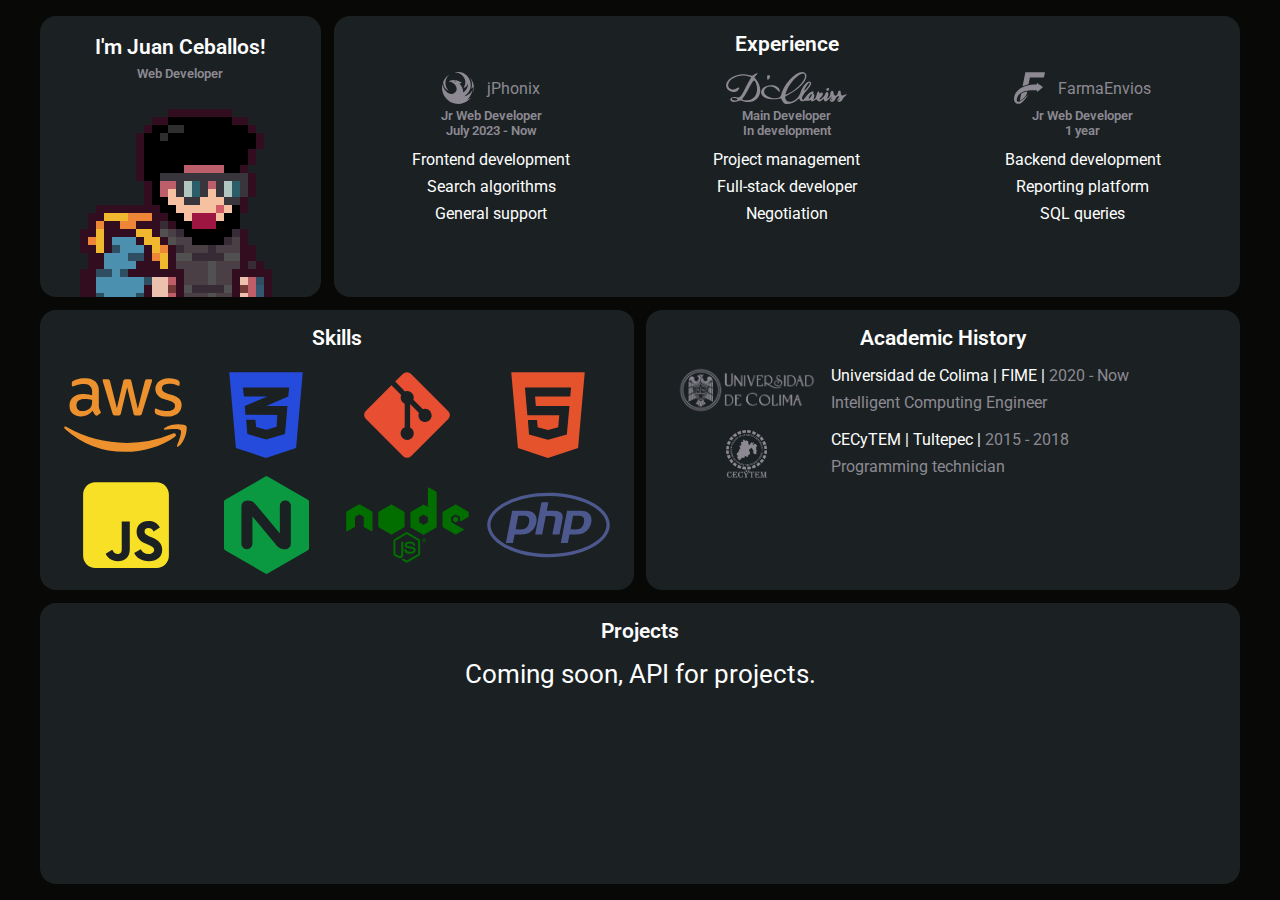
==== index.html @ cf48dbd6 "hotfix: change logos, add visit label n API msj" ====
<!DOCTYPE html>
<html lang="en">

<head>
  <meta charset="UTF-8">
  <meta name="viewport" content="width=device-width, initial-scale=1.0">
  <title>JuankiCR | Portfolio</title>
  <link rel="stylesheet" href="./style.css">
</head>

<body>
  <main id="mainWrapper">
    <section id="topSection">
      <article id="dev_area" class="grid_area">
        <h1 id="dev_title" class="article_title">I'm Juan Ceballos!</h1>
        <div class="job_position">Web Developer</div>
        <div class="dev_picture"></div>
        <div class="dev_who_im">
          <h2 class="dev_who_im_title">Who I'm?</h2>
          <p class="dev_who_im_text">
            With over two years of hands-on experience in dynamic work environments, I've been dedicated to the ongoing
            pursuit of excellence in crafting optimal web solutions.
          </p>
          <div id="socialWrapper">
            <div id="socialGithub" class="social_item" onclick="goto('https://github.com/JuankiCR')"></div>
            <div id="socialLinkedin" class="social_item"
              onclick="goto('https://www.linkedin.com/in/juan-carlos-ceballos-264538224/')"></div>
            <div id="socialHackerrank" class="social_item"
              onclick="goto('https://www.hackerrank.com/profile/JuankiCR')"></div>
          </div>
        </div>
      </article>
      <article id="experience_area" class="grid_area flex-fill">
        <h3 class="article_title">Experience</h3>
        <div id="jobsWrapper">
          <div id="jPhonix" class="job_card">
            <div class="job_header" onclick="goto('https://www.agmjuridicosphonix.com/')">
              <div class="job_ico"></div>
              <div class="job_title">jPhonix</div>
              <!-- Etiqueta que sigue el cursor -->
              <div class="visit_label">Visit</div>
            </div>
            <div class="job_position">Jr
              Web Developer
              <div class="job_time">July 2023 - Now</div>
            </div>
            <div class="job_highlights">
              <ul>
                <li class="highlight_item">Frontend development</li>
                <li class="highlight_item">Search algorithms</li>
                <li class="highlight_item">General support</li>
              </ul>
            </div>
          </div>

          <div id="DClariss" class="job_card">
            <div class="job_header" onclick="goto('https://dclariss.com/')">
              <div class="job_ico"></div>
              <!-- Etiqueta que sigue el cursor -->
              <div class="visit_label">Visit</div>
            </div>
            <div class="job_position">
              Main Developer
              <div class="job_time">In development</div>
            </div>
            <div class="job_highlights">
              <ul>
                <li class="highlight_item">Project management</li>
                <li class="highlight_item">Full-stack developer</li>
                <li class="highlight_item">Negotiation</li>
              </ul>
            </div>
          </div>

          <div id="FarmaEnvios" class="job_card">
            <div class="job_header" onclick="goto('https://farmaenvios.com/')">
              <div class="job_ico"></div>
              <div class="job_title">FarmaEnvios</div>
              <!-- Etiqueta que sigue el cursor -->
              <div class="visit_label">Visit</div>
            </div>
            <div class="job_position">Jr
              Web Developer
              <div class="job_time">1 year</div>
            </div>
            <div class="job_highlights">
              <ul>
                <li class="highlight_item">Backend development</li>
                <li class="highlight_item">Reporting platform</li>
                <li class="highlight_item">SQL queries</li>
              </ul>
            </div>
          </div>
      </article>
    </section>
    <section id="midSection">
      <article id="skills_area" class="grid_area flex-fill">
        <h3 class="article_title">Skills</h3>
        <div id="expositorWrapper">
        </div>
      </article>
      <article id="education_area" class="grid_area flex-fill">
        <h3 class="article_title">Academic History</h3>
        <div id="schoolWrapper">
          <div id="UniversidadColima" class="school_item">
            <div class="school_ico"></div>
            <div class="school_group">
              <div class="school_name">Universidad de Colima | FIME |<span class="school_period"> 2020 - Now </span>
              </div>
              <div class="school_title">Intelligent Computing Engineer</div>
            </div>
          </div>
          <div id="CECyTEM" class="school_item">
            <div class="school_ico"></div>
            <div class="school_group">
              <div class="school_name">CECyTEM | Tultepec |<span class="school_period"> 2015 - 2018 </span></div>
              <div class="school_title">Programming technician</div>
            </div>
          </div>
        </div>
      </article>
    </section>
    <section id="bottomSection">
      <article id="projects_area" class="grid_area flex-fill">
        <div class="card_title">
          <h3 class="article_title">Projects</h3>
          <p style="text-align: center; font-size: 1.6rem;">Coming soon, API for projects.</p>
        </div>
      </article>
    </section>
  </main>
  <script src="./script.js"></script>
  <script>
    // Window onload
    window.onload = () => {
      loadSkills();
    }
  </script>
</body>

</html>
---- style.css ----
@import url('https://fonts.googleapis.com/css2?family=Roboto:wght@100;300;400;500;700;900&display=swap');

:root {
  --bg-color: #080807;
  --bg-cards: #1b2123;
  --blob-color-1: #fed43f;
  --blob-color-2: #920cf8;

  --txt-light-primary: #fefefe;
  --txt-light-secundary: #8c8992;

  --jphonix-color: #fb652c;
  --farmaenvios-color: #1747bf;
  --dclariss-color: #f6a189;
  --github-color: #fefefe;
  --linkedin-color: #0a66c2;
  --hackerranck-color: #32c766;
  --cecytem-color: #00866b;
  --ucol-color: #837e2f;

  --skill-emphasis: #211509;
}

* {
  margin: 0;
  padding: 0;
  box-sizing: border-box;
  font-family: 'Roboto', sans-serif;
  -webkit-user-select: none;
  -moz-user-select: none;
  -ms-user-select: none;
  user-select: none;
}

html {
  overflow: hidden;
  height: 100vh;
  width: 100vw;
}

body {
  background-color: var(--bg-color);
  color: var(--txt-light-primary);
  height: 100%;
  padding: 1rem 1rem 0px 1rem;
  width: 100%;
}

/* ############################## Layout ############################## */
#mainWrapper {
  display: flex;
  flex-direction: column;
  gap: .8rem;
  height: 100%;
  margin: auto;
  max-width: 1200px;
  overflow-y: auto;
  width: 100%;
}

#topSection,
#midSection,
#bottomSection {
  display: flex;
  flex: 1;
  flex-basis: calc(100% / 3);
  gap: .8rem;
  min-height: 200px;
  transition: flex-basis .3s ease;
}

#bottomSection {
  margin-bottom: 1rem;
}

#dev_area {
  aspect-ratio: 1;
}

.flex-fill {
  flex: 1;
}

.grid_area {
  transition: scale .2s ease-in-out;
  background-color: var(--bg-cards);
  border-radius: 16px;
  padding: 16px;
}

.article_title {
  font-size: 1.3rem;
  font-weight: 600;
  margin-bottom: 1rem;
  text-align: center;
}

/* ############################## Dev ############################## */
#dev_title {
  margin: .2rem;
}

#dev_area {
  overflow: hidden;
}

#dev_area .dev_picture {
  transition: opacity .3s ease, height .3s ease;
  background-image: url(./public/media/me/juanki.gif);
  background-size: cover;
  background-position: top;
  background-repeat: no-repeat;
  opacity: 1;
  height: 240px;
  width: 240px;
}

#dev_area:hover .dev_picture {
  opacity: 0;
  height: 0px;
}

#dev_area .dev_who_im {
  transition: opacity .3s ease,
    height .3s ease;
  height: 0px;
  opacity: 0;
  overflow: hidden;
}

#dev_area .dev_who_im {
  height: 80%;
  opacity: 1;
}

.dev_who_im {
  padding-top: 1rem;
}

.dev_who_im_title {
  font-size: 1.2rem;
  margin-bottom: .5rem;
}

.dev_who_im_text {
  color: var(--txt-light-secundary);
  margin-bottom: 1.5rem;
}

#socialWrapper {
  display: flex;
  justify-content: space-around;
}

.social_item {
  transition: background-color .3s ease;
  cursor: pointer;
  height: 32px;
  width: 32px;
  background-color: var(--txt-light-secundary);
}

#socialWrapper #socialGithub {
  mask: url(./public/media/social/github.svg) center/contain no-repeat;
}

#socialWrapper #socialLinkedin {
  mask: url(./public/media/social/linkedin.svg) center/contain no-repeat;
}

#socialWrapper #socialHackerrank {
  mask: url(./public/media/social/hackerrank.svg) center/contain no-repeat;
}

#socialGithub:hover {
  background-color: var(--github-color);
}

#socialLinkedin:hover {
  background-color: var(--linkedin-color);
}

#socialHackerrank:hover {
  background-color: var(--hackerranck-color);
}

/* ############################## Academic History ############################## */
#education_area {
  overflow-y: auto;
}

.school_ico {
  transition: background-color .3s ease;
  background-color: var(--txt-light-secundary);
  height: 48px;
  min-width: 30%;
}

#schoolWrapper #UniversidadColima .school_ico {
  mask: url(./public/media/school/udc.png) center/contain no-repeat;
}

#schoolWrapper #CECyTEM .school_ico {
  mask: url(./public/media/school/cecytem.png) center/contain no-repeat;
}

#UniversidadColima:hover .school_ico {
  background-color: var(--ucol-color);
}

#CECyTEM:hover .school_ico {
  background-color: var(--cecytem-color);
}

.school_item {
  display: flex;
  margin-bottom: 1rem;
}

.school_name {
  margin-bottom: .5rem;
}

.school_period,
.school_title {
  color: var(--txt-light-secundary);
}

/* ############################## Jobs ############################## */
#jobsWrapper {
  display: flex;
  flex-direction: row;
  gap: .8rem;
  height: 100%;
  width: 100%;
}

.job_card {
  flex: 1;
}

.job_header {
  display: flex;
  flex-direction: row;
  gap: .8rem;
  align-items: center;
  justify-content: center;
}

.job_position {
  color: var(--txt-light-secundary);
  font-size: .8rem;
  font-weight: 600;
  padding: 4px;
  text-align: center;
}

.job_ico {
  transition: background-color .3s ease;
  background-color: var(--txt-light-secundary);
  height: 32px;
  width: 32px;
}

.job_title {
  transition: color .3s ease;
  color: var(--txt-light-secundary);
}

.job_card:hover .job_title {
  color: var(--txt-light-primary);
}

#jPhonix .job_ico {
  mask: url(./public/media/jobs/jphonix.svg) center/contain no-repeat;
}

#jPhonix:hover .job_ico {
  background-color: var(--jphonix-color);
}

#FarmaEnvios .job_ico {
  mask: url(./public/media/jobs/farmaenvios.svg) center/contain no-repeat;
}

#FarmaEnvios:hover .job_ico {
  background-color: var(--farmaenvios-color);
}

#DClariss .job_ico {
  mask: url(./public/media/jobs/dclariss.svg) center/contain no-repeat;
  width: 128px;
}

#DClariss:hover .job_ico {
  background-color: var(--dclariss-color);
}

.job_highlights {
  text-align: center;
}

.job_highlights ul {
  list-style: none;
}

.job_highlights li {
  margin-top: .5rem;
}

#jPhonix .visit_label {
  background-color: var(--jphonix-color);
}

#FarmaEnvios .visit_label {
  background-color: var(--farmaenvios-color);
}

#DClariss .visit_label {
  background-color: var(--dclariss-color);
  color: var(--bg-color);
}

.visit_label {
  position: fixed;
  display: none;
  color: var(--txt-light-primary);
  padding: 5px;
  border-radius: 3px;
  pointer-events: none;
}

.job_header {
  cursor: pointer;
}

.job_header:hover .visit_label {
  display: block;
}

/* ############################## Skills ############################## */
/* Skill Colors */
.AWS {
  --skill-emphasis: #ec912d;
  mask: url(./public/media/technologies/aws.svg) center center / contain no-repeat;
}

.CSS {
  --skill-emphasis: #254bdd;
  mask: url(./public/media/technologies/css3.svg) center center / contain no-repeat;
}

.GIT {
  --skill-emphasis: #e84e31;
  mask: url(./public/media/technologies/git.svg) center center / contain no-repeat;
}

.HTML {
  --skill-emphasis: #e5532d;
  mask: url(./public/media/technologies/html5.svg) center center / contain no-repeat;
}

.JAVASCRIPT {
  --skill-emphasis: #f7e025;
  mask: url(./public/media/technologies/js.svg) center center / contain no-repeat;
}

.NGINX {
  --skill-emphasis: #0a9840;
  mask: url(./public/media/technologies/nginx.svg) center center / contain no-repeat;
}

.NODEJS {
  --skill-emphasis: #026e00;
  mask: url(./public/media/technologies/nodejs.svg) center center / contain no-repeat;
}

.PHP {
  --skill-emphasis: #4d588e;
  mask: url(./public/media/technologies/php.svg) center center / contain no-repeat;
}

#expositorWrapper {
  display: flex;
  flex-wrap: wrap;
  gap: .8rem;
  height: calc(100% - 1.5rem - 16px);
  justify-content: center;
}

.skill_card {
  background-color: var(--skill-emphasis);
  width: 128px;
}

/* Madiaquery 800px */

@media (max-width: 800px) {
  html {
    overflow-y: auto;
    scroll-behavior: smooth;
  }

  #mainWrapper {
    height: auto;
  }

  #topSection,
  #midSection {
    flex-direction: column;
    flex-basis: auto;
  }

  article {
    min-height: 295px;
  }

  #dev_area {
    height: 295px;
    width: 295px;
    margin: auto;
  }

  #expositorWrapper {
    display: flex;
    flex-wrap: wrap;
    gap: .8rem;
    height: calc(295px - 1.5rem - 16px);
    justify-content: center;
  }

}

/* ############################## scrollbar ############################## */
/* Estilo del scrollbar para WebKit (Chrome, Safari) */
::-webkit-scrollbar {
  width: 6px;
}

::-webkit-scrollbar-thumb {
  background-color: var(--bg-cards);
}

::-webkit-scrollbar-track {
  background-color: var(--bg-color);
}

/* Estilo del scrollbar para Internet Explorer y Edge */
*::-ms-scrollbar {
  width: 6px;
}

*::-ms-scrollbar-thumb {
  background-color: var(--bg-cards);
}

*::-ms-scrollbar-track {
  background-color: var(--bg-color);
}
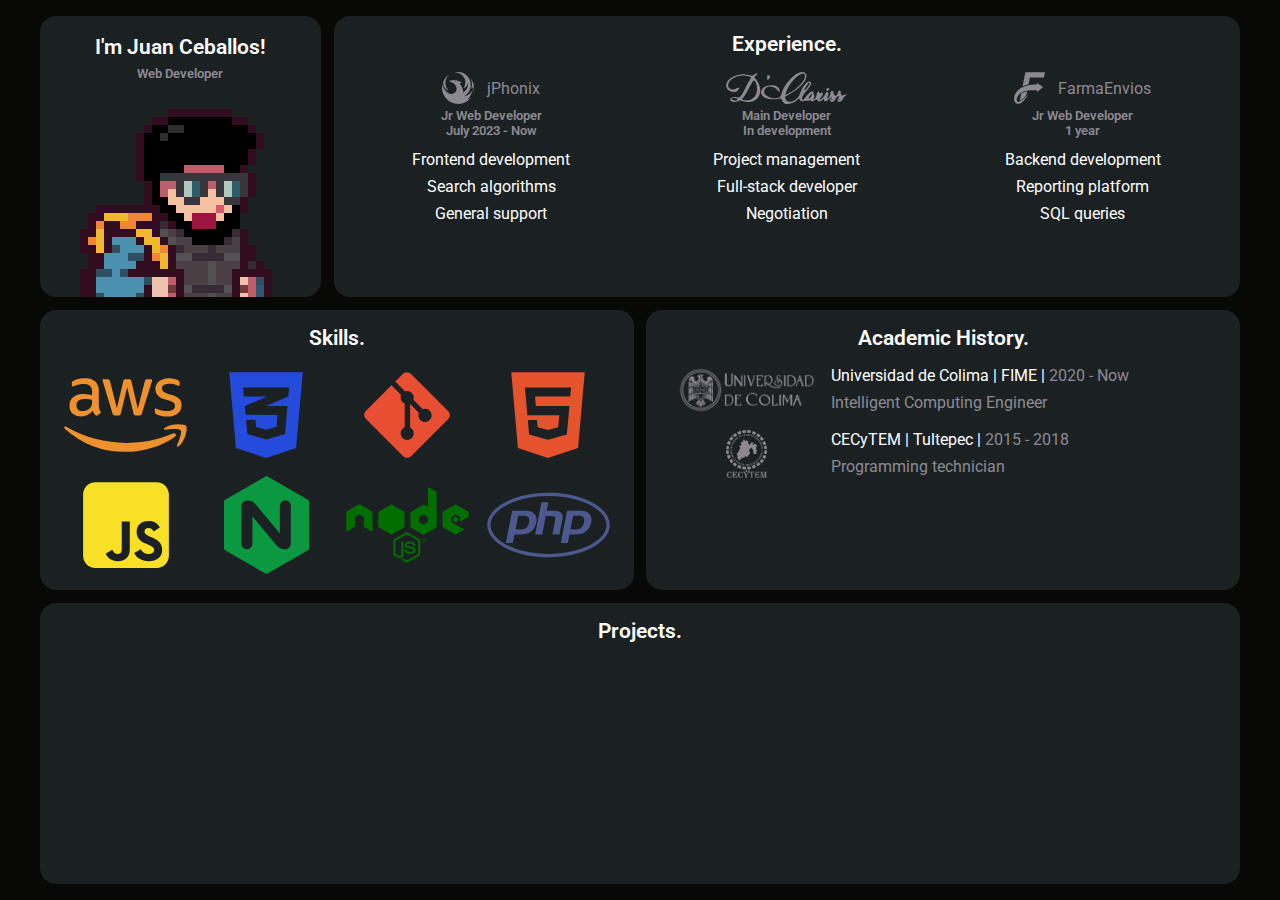
==== commit f04a0e3f: "Portolio v1.1.0: add API for projects" ====
--- a/index.html
+++ b/index.html
@@ -31,7 +31,7 @@
         </div>
       </article>
       <article id="experience_area" class="grid_area flex-fill">
-        <h3 class="article_title">Experience</h3>
+        <h3 class="article_title">Experience.</h3>
         <div id="jobsWrapper">
           <div id="jPhonix" class="job_card">
             <div class="job_header" onclick="goto('https://www.agmjuridicosphonix.com/')">
@@ -95,12 +95,12 @@
     </section>
     <section id="midSection">
       <article id="skills_area" class="grid_area flex-fill">
-        <h3 class="article_title">Skills</h3>
+        <h3 class="article_title">Skills.</h3>
         <div id="expositorWrapper">
         </div>
       </article>
       <article id="education_area" class="grid_area flex-fill">
-        <h3 class="article_title">Academic History</h3>
+        <h3 class="article_title">Academic History.</h3>
         <div id="schoolWrapper">
           <div id="UniversidadColima" class="school_item">
             <div class="school_ico"></div>
@@ -123,8 +123,9 @@
     <section id="bottomSection">
       <article id="projects_area" class="grid_area flex-fill">
         <div class="card_title">
-          <h3 class="article_title">Projects</h3>
-          <p style="text-align: center; font-size: 1.6rem;">Coming soon, API for projects.</p>
+          <h3 class="article_title">Projects.</h3>
+        </div>
+        <div id="projectsWrapper">
         </div>
       </article>
     </section>
@@ -134,6 +135,7 @@
     // Window onload
     window.onload = () => {
       loadSkills();
+      loadProjects();
     }
   </script>
 </body>
--- a/style.css
+++ b/style.css
@@ -393,8 +393,66 @@
   width: 128px;
 }
 
-/* Madiaquery 800px */
-
+/* ############################## Projects ############################## */
+#projectsWrapper {
+  display: flex;
+  height: calc(100% - 1.5rem - 16px);
+  justify-content: center;
+  gap: 1rem;
+}
+
+.project_card {
+  position: relative;
+  aspect-ratio: 16/9;
+  background-color: #696969;
+  border-radius: 16px;
+  height: 100%;
+  overflow: hidden;
+  width: auto;
+}
+
+.project_card .project_image {
+  height: 100%;
+  filter: brightness(75%);
+  width: auto;
+}
+
+.project_card .project_info {
+  transition: bottom .3s ease;
+  align-items: center;
+  backdrop-filter: blur(5px);
+  background: linear-gradient(transparent, var(--bg-cards));
+  bottom: -100%;
+  color: var(--txt-light-primary);
+  display: flex;
+  flex-direction: column;
+  height: 101%;
+  justify-content: space-between;
+  position: absolute;
+  padding: 1rem;
+  width: 100%;
+}
+
+.project_card:hover .project_info {
+  bottom: -1px;
+}
+
+.project_name {
+  margin-bottom: 1rem;
+  text-align: center;
+}
+
+.project_link {
+  color: var(--txt-light-primary);
+  cursor: pointer;
+  text-align: center;
+}
+
+.project_link:hover {
+  text-decoration: underline;
+}
+
+/* ############################## Madiaquery 800px ############################## */
 @media (max-width: 800px) {
   html {
     overflow-y: auto;
@@ -411,6 +469,11 @@
     flex-basis: auto;
   }
 
+  #bottomSection {
+    max-width: 100%;
+    overflow: hidden;
+  }
+
   article {
     min-height: 295px;
   }
@@ -419,6 +482,10 @@
     height: 295px;
     width: 295px;
     margin: auto;
+  }
+
+  #projects_area {
+    max-width: 100%;
   }
 
   #expositorWrapper {
@@ -429,6 +496,9 @@
     justify-content: center;
   }
 
+  #projectsWrapper {
+    height: calc(295px - 1.5rem - 16px);
+  }
 }
 
 /* ############################## scrollbar ############################## */
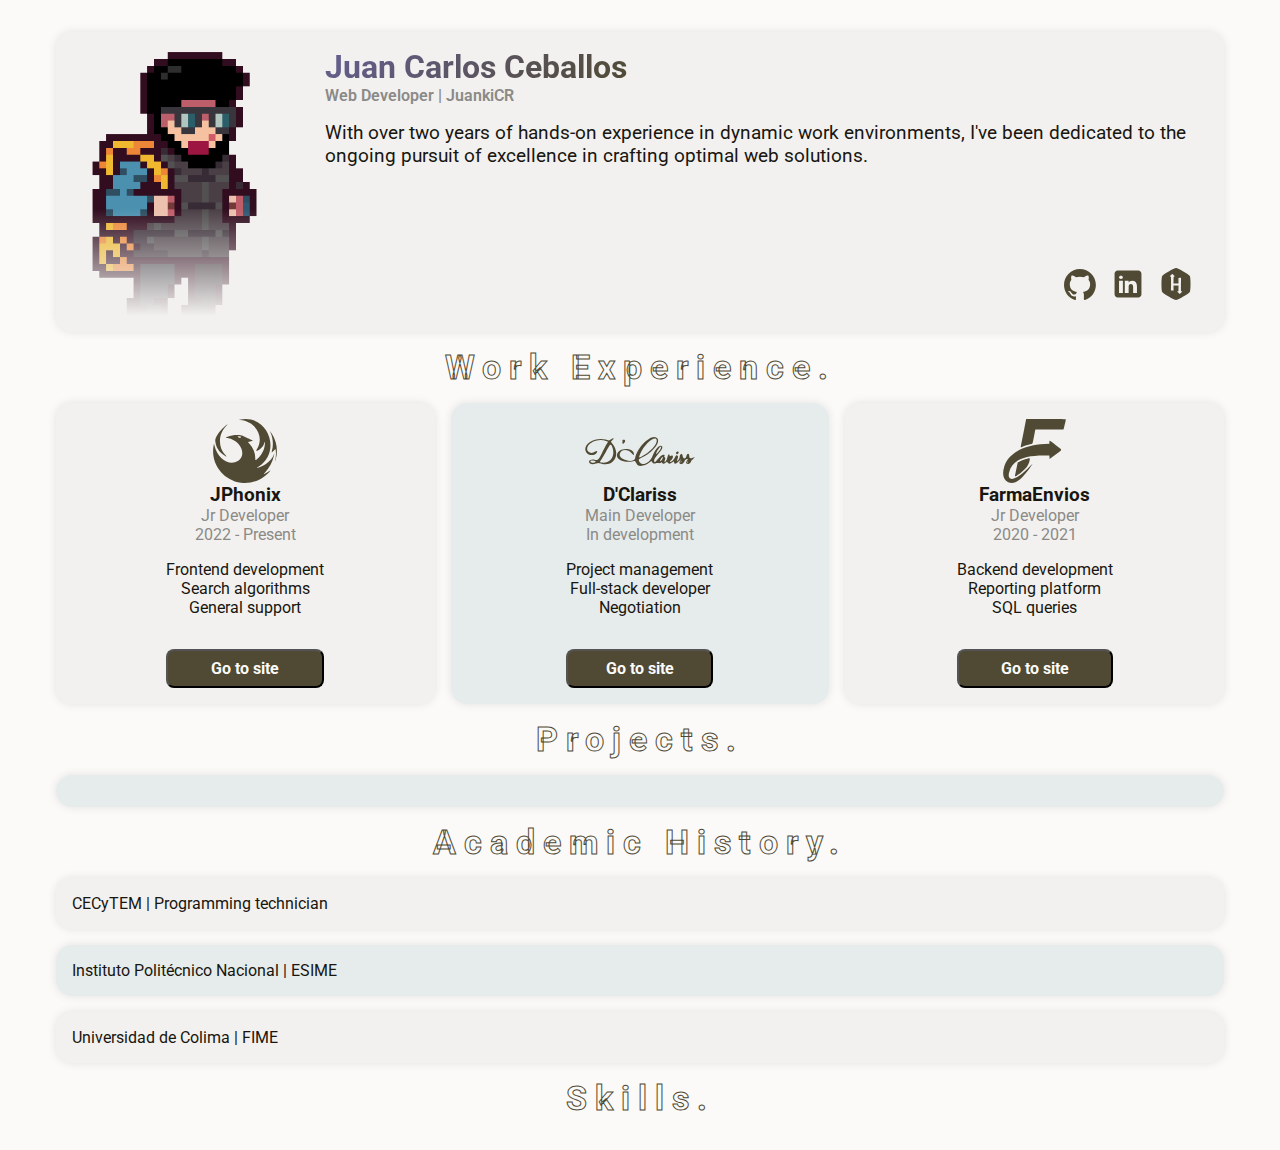
==== commit eff1ce6d: ":construction: v2.1.1 REFACTOR: Move old code to v1 folder n' new project UI" ====
--- a/index.html
+++ b/index.html
@@ -4,140 +4,110 @@
 <head>
   <meta charset="UTF-8">
   <meta name="viewport" content="width=device-width, initial-scale=1.0">
+
+  <meta property="og:title" content="JuankiCR | Portfolio">
+  <meta property="og:description"
+    content="With over two years of hands-on experience in dynamic work environments, I've been dedicated to the ongoing pursuit of excellence in crafting optimal web solutions.">
+  <meta property="og:image" content="https://api.juankicr.dev/media/images/juanki.png">
+  <meta property="og:url" content="https://www.juankicr.dev">
+  <meta property="og:type" content="website">
+  <meta name="twitter:card" content="summary_large_image">
+  <meta name="twitter:site" content="@JuankiCRH">
+  <meta name="twitter:title" content="JuankiCR | Portfolio">
+  <meta name="twitter:description"
+    content="With over two years of hands-on experience in dynamic work environments, I've been dedicated to the ongoing pursuit of excellence in crafting optimal web solutions.">
+  <meta name="twitter:image" content="https://api.juankicr.dev/media/images/juanki.png">
+
   <title>JuankiCR | Portfolio</title>
   <link rel="stylesheet" href="./style.css">
 </head>
 
 <body>
   <main id="mainWrapper">
-    <section id="topSection">
-      <article id="dev_area" class="grid_area">
-        <h1 id="dev_title" class="article_title">I'm Juan Ceballos!</h1>
-        <div class="job_position">Web Developer</div>
-        <div class="dev_picture"></div>
-        <div class="dev_who_im">
-          <h2 class="dev_who_im_title">Who I'm?</h2>
-          <p class="dev_who_im_text">
-            With over two years of hands-on experience in dynamic work environments, I've been dedicated to the ongoing
-            pursuit of excellence in crafting optimal web solutions.
-          </p>
-          <div id="socialWrapper">
-            <div id="socialGithub" class="social_item" onclick="goto('https://github.com/JuankiCR')"></div>
-            <div id="socialLinkedin" class="social_item"
-              onclick="goto('https://www.linkedin.com/in/juan-carlos-ceballos-264538224/')"></div>
-            <div id="socialHackerrank" class="social_item"
-              onclick="goto('https://www.hackerrank.com/profile/JuankiCR')"></div>
-          </div>
+    <section id="presentation" class="resumeCard">
+      <div class="profileImage"></div>
+      <div class="devInfo">
+        <div class="devTitle">
+          <h1 class="profileName">Juan Carlos Ceballos</h1>
+          <p class="profileTitle">Web Developer | JuankiCR</p>
         </div>
-      </article>
-      <article id="experience_area" class="grid_area flex-fill">
-        <h3 class="article_title">Experience.</h3>
-        <div id="jobsWrapper">
-          <div id="jPhonix" class="job_card">
-            <div class="job_header" onclick="goto('https://www.agmjuridicosphonix.com/')">
-              <div class="job_ico"></div>
-              <div class="job_title">jPhonix</div>
-              <!-- Etiqueta que sigue el cursor -->
-              <div class="visit_label">Visit</div>
-            </div>
-            <div class="job_position">Jr
-              Web Developer
-              <div class="job_time">July 2023 - Now</div>
-            </div>
-            <div class="job_highlights">
-              <ul>
-                <li class="highlight_item">Frontend development</li>
-                <li class="highlight_item">Search algorithms</li>
-                <li class="highlight_item">General support</li>
-              </ul>
-            </div>
-          </div>
+        <div class="devPresentation">
+          <p class="profileDescription">With over two years of hands-on experience in dynamic work environments, I've been dedicated to the ongoing pursuit of excellence in crafting optimal web solutions.</p>
+        </div>
+        <div class="profileSocial">
+          <div id="socialGithub" class="socialLink" onclick="goto('https://github.com/JuankiCR')"></div>
+          <div id="socialLinkedin" class="socialLink" onclick="goto('https://www.linkedin.com/in/juan-carlos-ceballos-264538224/')"></div>
+          <div id="socialHackerRank" class="socialLink" onclick="goto('https://www.hackerrank.com/profile/JuankiCR')"></div>
+        </div>
+      </div>
+    </section>
+    
+    <div class="sectionTitle"> <h2>Work Experience.</h2> </div>
 
-          <div id="DClariss" class="job_card">
-            <div class="job_header" onclick="goto('https://dclariss.com/')">
-              <div class="job_ico"></div>
-              <!-- Etiqueta que sigue el cursor -->
-              <div class="visit_label">Visit</div>
-            </div>
-            <div class="job_position">
-              Main Developer
-              <div class="job_time">In development</div>
-            </div>
-            <div class="job_highlights">
-              <ul>
-                <li class="highlight_item">Project management</li>
-                <li class="highlight_item">Full-stack developer</li>
-                <li class="highlight_item">Negotiation</li>
-              </ul>
-            </div>
-          </div>
+    <section id="xpJPhonix" class="resumeCard jobCard">
+      <div class="jobHeader">
+        <div class="jobLogo"></div>
+        <h3 class="jobTitle">JPhonix</h3>
+        <p class="jobDate">Jr Developer <br> 2022 - Present</p>
+      </div>
+      <div class="jobDesc">
+        <div class="jobResponsibilities">
+          <p>Frontend development</p>
+          <p>Search algorithms</p>
+          <p>General support</p>
+        </div>
+        <button class="primaryButton" onclick="goto('https://www.agmjuridicosphonix.com/')">Go to site</button>
+      </div>
+    </section>
 
-          <div id="FarmaEnvios" class="job_card">
-            <div class="job_header" onclick="goto('https://farmaenvios.com/')">
-              <div class="job_ico"></div>
-              <div class="job_title">FarmaEnvios</div>
-              <!-- Etiqueta que sigue el cursor -->
-              <div class="visit_label">Visit</div>
-            </div>
-            <div class="job_position">Jr
-              Web Developer
-              <div class="job_time">1 year</div>
-            </div>
-            <div class="job_highlights">
-              <ul>
-                <li class="highlight_item">Backend development</li>
-                <li class="highlight_item">Reporting platform</li>
-                <li class="highlight_item">SQL queries</li>
-              </ul>
-            </div>
-          </div>
-      </article>
+    <section id="xpDClariss" class="resumeCard alt jobCard">
+      <div class="jobHeader">
+        <div class="jobLogo"></div>
+        <h3 class="jobTitle">D'Clariss</h3>
+        <p class="jobDate">Main Developer <br> In development</p>
+      </div>
+      <div class="jobDesc">
+        <div class="jobResponsibilities">
+          <p>Project management</p>
+          <p>Full-stack developer</p>
+          <p>Negotiation</p>
+        </div>
+        <button class="primaryButton" onclick="goto('https://dclariss.com/home')">Go to site</button>
+      </div>
     </section>
-    <section id="midSection">
-      <article id="skills_area" class="grid_area flex-fill">
-        <h3 class="article_title">Skills.</h3>
-        <div id="expositorWrapper">
+
+    <section id="xpFarmaEnvios" class="resumeCard jobCard">
+      <div class="jobHeader">
+        <div class="jobLogo"></div>
+        <h3 class="jobTitle">FarmaEnvios</h3>
+        <p class="jobDate">Jr Developer <br> 2020 - 2021</p>
+      </div>
+      <div class="jobDesc">
+        <div class="jobResponsibilities">
+          <p>Backend development</p>
+          <p>Reporting platform</p>
+          <p>SQL queries</p>
         </div>
-      </article>
-      <article id="education_area" class="grid_area flex-fill">
-        <h3 class="article_title">Academic History.</h3>
-        <div id="schoolWrapper">
-          <div id="UniversidadColima" class="school_item">
-            <div class="school_ico"></div>
-            <div class="school_group">
-              <div class="school_name">Universidad de Colima | FIME |<span class="school_period"> 2020 - Now </span>
-              </div>
-              <div class="school_title">Intelligent Computing Engineer</div>
-            </div>
-          </div>
-          <div id="CECyTEM" class="school_item">
-            <div class="school_ico"></div>
-            <div class="school_group">
-              <div class="school_name">CECyTEM | Tultepec |<span class="school_period"> 2015 - 2018 </span></div>
-              <div class="school_title">Programming technician</div>
-            </div>
-          </div>
-        </div>
-      </article>
+        <button class="primaryButton" onclick="goto('https://farmaenvios.com/')">Go to site</button>
+      </div>
     </section>
-    <section id="bottomSection">
-      <article id="projects_area" class="grid_area flex-fill">
-        <div class="card_title">
-          <h3 class="article_title">Projects.</h3>
-        </div>
-        <div id="projectsWrapper">
-        </div>
-      </article>
-    </section>
+
+    <div class="sectionTitle"> <h2>Projects.</h2> </div>
+
+    <section id="projectExhibitor" class="resumeCard alt"></section>
+
+    <div class="sectionTitle"> <h2>Academic History.</h2> </div>
+
+    <section id="academicCECyTEM" class="resumeCard academicCard"> CECyTEM | Programming technician </section>
+
+    <section id="academicESIME" class="resumeCard alt academicCard"> Instituto Politécnico Nacional | ESIME </section>
+
+    <section id="academicFIME" class="resumeCard academicCard"> Universidad de Colima | FIME </section>
+
+    <div class="sectionTitle"> <h2>Skills.</h2> </div>
+
   </main>
   <script src="./script.js"></script>
-  <script>
-    // Window onload
-    window.onload = () => {
-      loadSkills();
-      loadProjects();
-    }
-  </script>
 </body>
 
-</html>+</html>
--- a/style.css
+++ b/style.css
@@ -1,13 +1,10 @@
 @import url('https://fonts.googleapis.com/css2?family=Roboto:wght@100;300;400;500;700;900&display=swap');
 
 :root {
-  --bg-color: #080807;
-  --bg-cards: #1b2123;
-  --blob-color-1: #fed43f;
-  --blob-color-2: #920cf8;
-
-  --txt-light-primary: #fefefe;
-  --txt-light-secundary: #8c8992;
+  --page-width: 1200px;
+  --page-padding: 1rem;
+
+  --social-icon-size: 32px;
 
   --jphonix-color: #fb652c;
   --farmaenvios-color: #1747bf;
@@ -17,8 +14,6 @@
   --hackerranck-color: #32c766;
   --cecytem-color: #00866b;
   --ucol-color: #837e2f;
-
-  --skill-emphasis: #211509;
 }
 
 * {
@@ -32,498 +27,329 @@
   user-select: none;
 }
 
-html {
+body {
+  background-color: var(--background);
+  color: var(--text);
+  font-size: 1rem;
+  overflow-x: hidden;
+}
+
+/* #################### Page Wrapper #################### */
+#mainWrapper{
+  max-width: var(--page-width);
+  margin: 1rem auto;
+  padding: var(--page-padding);
+  display: flex;
+  flex-wrap: wrap;
+  gap: 1rem;
+}
+
+/* #################### Page Content #################### */
+section.resumeCard{
+  padding: 1rem;
+  border-radius: 16px;
+  background-color: var(--bg-cards);
+  box-shadow: 0 0 10px rgba(0, 0, 0, 0.1);
+  transition: all 0.3s;
+  display: flex;
+  gap: clamp(1rem, 5%, 3rem);
+}
+
+.resumeCard.alt{
+  background-color: var(--alt-bg-cards);
+}
+
+/* #################### Main Info #################### */
+#presentation{
+  height: 300px;
+}
+
+.devInfo{
+  display: flex;
+  flex-direction: column;
+  justify-content: flex-start;
+  gap: 1rem;
+  flex: 1;
+  overflow-y: scroll;
+  position: relative;
+}
+
+.profileName{  
+  font-size: 2rem;
+  background: -webkit-linear-gradient(315deg, var(--primary), var(--accent));
+  background: linear-gradient(315deg, var(--primary), var(--accent));
+  background-clip: text;  
+  -webkit-background-clip: text;  
+  -webkit-text-fill-color: transparent;
+  width: fit-content;
+  background-color: var(--accent);
+  font-weight: 700;
+}
+
+.profileTitle{
+  font-weight: 600;
+  color: var(--text-alt);
+}
+
+.profileDescription{
+  font-size: 1.2rem;
+}
+
+.profileImage{
+  transition: opacity ease .3s,
+              width ease .3s;
+  width: 205px;
+  background: linear-gradient(0deg, var(--bg-cards) 0%, transparent 40%), url('./public/media/me/juanki.gif') no-repeat center center / cover;
+}
+
+/* ******************** Social Info ******************** */
+.profileSocial{
+  display: flex;
+  gap: 1rem;
+  flex-direction: row;
+  justify-content: flex-end;
+  position: absolute;
+  bottom: 1rem;
+  right: 1rem;
+}
+
+.socialLink{
+  transition: background-color ease .3s;
+  height: var(--social-icon-size);
+  width: var(--social-icon-size);
+  background-color: var(--primary);
+}
+
+#socialGithub.socialLink{  mask: url(./public/media/social/github.svg) center/contain no-repeat; }
+
+#socialLinkedin.socialLink{  mask: url(./public/media/social/linkedin.svg) center/contain no-repeat; }
+
+#socialHackerRank.socialLink{  mask: url(./public/media/social/hackerrank.svg) center/contain no-repeat; }
+
+.socialLink:hover{
+  background-color: var(--accent);
+  cursor: pointer;
+}
+
+/* #################### Experience Info #################### */
+.jobCard{
+  display: flex;
+  gap: 1rem;
+  width: calc(33.333% - (1rem * 2 / 3));
+  flex-direction: column;
+  justify-content: space-between;
+  align-items: center;
+  text-align: center;
+  background-color: var(--bg-cards);
+  color: var(--text);
+  font-size: 1rem;
+  min-height: 200px;
   overflow: hidden;
-  height: 100vh;
-  width: 100vw;
-}
-
-body {
-  background-color: var(--bg-color);
-  color: var(--txt-light-primary);
-  height: 100%;
-  padding: 1rem 1rem 0px 1rem;
+  position: relative;
+}
+
+.jobHeader{
+  display: flex;
+  flex-direction: column;
+  align-items: center;
+}
+
+.jobLogo{
+  transition: background-color ease .3s;
+  background-color: var(--primary);
+  height: 64px;
+  width: 64px;
+}
+
+.jobCard:hover .jobLogo{
+  background-color: var(--job-hover-color);
+}
+
+#xpJPhonix { --job-hover-color: var(--jphonix-color); }
+#xpFarmaEnvios { --job-hover-color: var(--farmaenvios-color); }
+#xpDClariss { --job-hover-color: var(--dclariss-color); }
+
+#xpJPhonix .jobLogo{ mask: url(./public/media/jobs/jphonix.svg) center/contain no-repeat; }
+#xpFarmaEnvios .jobLogo{ mask: url(./public/media/jobs/farmaenvios.svg) center/contain no-repeat; }
+#xpDClariss .jobLogo{
+  mask: url(./public/media/jobs/dclariss.svg) center/contain no-repeat;
+  width: 110px;
+}
+
+.jobTitle{
+  font-size: 1.2rem;
+  font-weight: 700;
+}
+
+.jobDate{
+  font-size: 1rem;
+  color: var(--text-alt);
+}
+
+.jobDesc{
+  display: flex;
+  flex-direction: column;
+  gap: clamp(2rem, 5%, 1rem);  
+}
+
+/* #################### Projects #################### */
+#projectExhibitor{
+  display: flex;
+  flex-wrap: wrap;
   width: 100%;
-}
-
-/* ############################## Layout ############################## */
-#mainWrapper {
-  display: flex;
-  flex-direction: column;
-  gap: .8rem;
-  height: 100%;
-  margin: auto;
-  max-width: 1200px;
-  overflow-y: auto;
-  width: 100%;
-}
-
-#topSection,
-#midSection,
-#bottomSection {
-  display: flex;
+  gap: 1rem;
+  justify-content: space-around;
+}
+
+.projectItem{
+  aspect-ratio: 16/9;
   flex: 1;
-  flex-basis: calc(100% / 3);
-  gap: .8rem;
-  min-height: 200px;
-  transition: flex-basis .3s ease;
-}
-
-#bottomSection {
-  margin-bottom: 1rem;
-}
-
-#dev_area {
-  aspect-ratio: 1;
-}
-
-.flex-fill {
-  flex: 1;
-}
-
-.grid_area {
-  transition: scale .2s ease-in-out;
-  background-color: var(--bg-cards);
+  min-width: 300px;
+  max-width: 400px;
+  border: 1px solid var(--accent);
   border-radius: 16px;
-  padding: 16px;
-}
-
-.article_title {
+  display: flex;
+  flex-direction: column;
+  align-items: center;
+  padding: 8px 16px;
+  overflow: hidden;
+  justify-content: space-between;
+}
+
+.projectTitle{
+  width: fit-content;
+  color: var(--text);
   font-size: 1.3rem;
   font-weight: 600;
-  margin-bottom: 1rem;
+  position: relative;
+  z-index: 1;
+}
+
+.projectTitle::after{
+  transition: left ease .3s;
+  background-color: var(--project-text-detail);
+  content: "";
+  position: absolute;
+  top: 50%;
+  left: 0;
+  width: calc(100% + 8px);
+  height: 50%;
+  opacity: .5;
+  z-index: -1;
+}
+
+.projectDescription{
+  font-weight: 600;
+}
+
+.projectItem:hover .projectTitle::after{
+  left: 4px;
+}
+
+/* #################### Projects #################### */
+.academicCard{
+  width: 100%;
+}
+
+/* #################### Responsive #################### */
+@media screen and (max-width: 768px){
+  .profileImage{
+    opacity: 0;
+    width: 0px;
+  }
+  .jobCard{
+    width: 100%;
+    flex-direction: row;
+    justify-content: space-around;
+  }
+  .sectionTitle{
+    letter-spacing: .3rem;
+  }
+}
+
+/* #################### Theme #################### */
+@media (prefers-color-scheme: light) {
+  :root {
+    --text: #191610;
+    --text-alt: #8b8a87;
+    --background: #fbfaf9;
+    --bg-cards: #f2f1ef;
+    --alt-bg-cards: #e6ecec;
+    --primary: #504a34;
+    --secondary: #93b0b8;
+    --accent: #655f91;
+    --primary-btn-txt-hover: var(--background);
+    --project-color-0: #e6ecec9e;
+    --project-color-100: #bde0e9ba;
+    --project-text-detail: #655f91;
+  }
+}
+@media (prefers-color-scheme: dark) {
+  :root {
+    --text: #eeebe5;
+    --text-alt: #697d79;
+    --background: #070604;
+    --bg-cards: #100f0d;
+    --alt-bg-cards: #131919;
+    --primary: #cbc5af;
+    --secondary: #46636c;
+    --accent: #746ea1;
+    --primary-btn-txt-hover: var(--text);
+    --project-color-0: #07060499;
+    --project-color-100: #131919cf;
+    --project-text-detail: #746ea1;
+  }
+}
+
+/* #################### Titulos #################### */
+.sectionTitle{
+  font-size: 1.4rem;
+  width: 100%;
   text-align: center;
-}
-
-/* ############################## Dev ############################## */
-#dev_title {
-  margin: .2rem;
-}
-
-#dev_area {
-  overflow: hidden;
-}
-
-#dev_area .dev_picture {
-  transition: opacity .3s ease, height .3s ease;
-  background-image: url(./public/media/me/juanki.gif);
-  background-size: cover;
-  background-position: top;
-  background-repeat: no-repeat;
-  opacity: 1;
-  height: 240px;
-  width: 240px;
-}
-
-#dev_area:hover .dev_picture {
-  opacity: 0;
-  height: 0px;
-}
-
-#dev_area .dev_who_im {
-  transition: opacity .3s ease,
-    height .3s ease;
-  height: 0px;
-  opacity: 0;
-  overflow: hidden;
-}
-
-#dev_area .dev_who_im {
-  height: 80%;
-  opacity: 1;
-}
-
-.dev_who_im {
-  padding-top: 1rem;
-}
-
-.dev_who_im_title {
-  font-size: 1.2rem;
-  margin-bottom: .5rem;
-}
-
-.dev_who_im_text {
-  color: var(--txt-light-secundary);
-  margin-bottom: 1.5rem;
-}
-
-#socialWrapper {
-  display: flex;
-  justify-content: space-around;
-}
-
-.social_item {
-  transition: background-color .3s ease;
+  -webkit-text-stroke: var(--primary) 1px;
+  color: transparent;
+  letter-spacing: .5rem;
+}
+
+/* #################### Buttons #################### */
+.primaryButton{
+  padding: .5rem 2rem;
+  border-radius: 8px;
+  background-color: var(--primary);
+  color: var(--background);
+  font-size: 1rem;
+  font-weight: 700;
+  transition: background-color ease .3s,
+              color ease .3s;
+  outline: none;
+}
+
+.primaryButton:hover{
+  background-color: var(--accent);
+  color: var(--primary-btn-txt-hover);
   cursor: pointer;
-  height: 32px;
-  width: 32px;
-  background-color: var(--txt-light-secundary);
-}
-
-#socialWrapper #socialGithub {
-  mask: url(./public/media/social/github.svg) center/contain no-repeat;
-}
-
-#socialWrapper #socialLinkedin {
-  mask: url(./public/media/social/linkedin.svg) center/contain no-repeat;
-}
-
-#socialWrapper #socialHackerrank {
-  mask: url(./public/media/social/hackerrank.svg) center/contain no-repeat;
-}
-
-#socialGithub:hover {
-  background-color: var(--github-color);
-}
-
-#socialLinkedin:hover {
-  background-color: var(--linkedin-color);
-}
-
-#socialHackerrank:hover {
-  background-color: var(--hackerranck-color);
-}
-
-/* ############################## Academic History ############################## */
-#education_area {
-  overflow-y: auto;
-}
-
-.school_ico {
-  transition: background-color .3s ease;
-  background-color: var(--txt-light-secundary);
-  height: 48px;
-  min-width: 30%;
-}
-
-#schoolWrapper #UniversidadColima .school_ico {
-  mask: url(./public/media/school/udc.png) center/contain no-repeat;
-}
-
-#schoolWrapper #CECyTEM .school_ico {
-  mask: url(./public/media/school/cecytem.png) center/contain no-repeat;
-}
-
-#UniversidadColima:hover .school_ico {
-  background-color: var(--ucol-color);
-}
-
-#CECyTEM:hover .school_ico {
-  background-color: var(--cecytem-color);
-}
-
-.school_item {
-  display: flex;
-  margin-bottom: 1rem;
-}
-
-.school_name {
-  margin-bottom: .5rem;
-}
-
-.school_period,
-.school_title {
-  color: var(--txt-light-secundary);
-}
-
-/* ############################## Jobs ############################## */
-#jobsWrapper {
-  display: flex;
-  flex-direction: row;
-  gap: .8rem;
-  height: 100%;
-  width: 100%;
-}
-
-.job_card {
-  flex: 1;
-}
-
-.job_header {
-  display: flex;
-  flex-direction: row;
-  gap: .8rem;
-  align-items: center;
-  justify-content: center;
-}
-
-.job_position {
-  color: var(--txt-light-secundary);
-  font-size: .8rem;
-  font-weight: 600;
-  padding: 4px;
-  text-align: center;
-}
-
-.job_ico {
-  transition: background-color .3s ease;
-  background-color: var(--txt-light-secundary);
-  height: 32px;
-  width: 32px;
-}
-
-.job_title {
-  transition: color .3s ease;
-  color: var(--txt-light-secundary);
-}
-
-.job_card:hover .job_title {
-  color: var(--txt-light-primary);
-}
-
-#jPhonix .job_ico {
-  mask: url(./public/media/jobs/jphonix.svg) center/contain no-repeat;
-}
-
-#jPhonix:hover .job_ico {
-  background-color: var(--jphonix-color);
-}
-
-#FarmaEnvios .job_ico {
-  mask: url(./public/media/jobs/farmaenvios.svg) center/contain no-repeat;
-}
-
-#FarmaEnvios:hover .job_ico {
-  background-color: var(--farmaenvios-color);
-}
-
-#DClariss .job_ico {
-  mask: url(./public/media/jobs/dclariss.svg) center/contain no-repeat;
-  width: 128px;
-}
-
-#DClariss:hover .job_ico {
-  background-color: var(--dclariss-color);
-}
-
-.job_highlights {
-  text-align: center;
-}
-
-.job_highlights ul {
-  list-style: none;
-}
-
-.job_highlights li {
-  margin-top: .5rem;
-}
-
-#jPhonix .visit_label {
-  background-color: var(--jphonix-color);
-}
-
-#FarmaEnvios .visit_label {
-  background-color: var(--farmaenvios-color);
-}
-
-#DClariss .visit_label {
-  background-color: var(--dclariss-color);
-  color: var(--bg-color);
-}
-
-.visit_label {
-  position: fixed;
-  display: none;
-  color: var(--txt-light-primary);
-  padding: 5px;
-  border-radius: 3px;
-  pointer-events: none;
-}
-
-.job_header {
-  cursor: pointer;
-}
-
-.job_header:hover .visit_label {
-  display: block;
-}
-
-/* ############################## Skills ############################## */
-/* Skill Colors */
-.AWS {
-  --skill-emphasis: #ec912d;
-  mask: url(./public/media/technologies/aws.svg) center center / contain no-repeat;
-}
-
-.CSS {
-  --skill-emphasis: #254bdd;
-  mask: url(./public/media/technologies/css3.svg) center center / contain no-repeat;
-}
-
-.GIT {
-  --skill-emphasis: #e84e31;
-  mask: url(./public/media/technologies/git.svg) center center / contain no-repeat;
-}
-
-.HTML {
-  --skill-emphasis: #e5532d;
-  mask: url(./public/media/technologies/html5.svg) center center / contain no-repeat;
-}
-
-.JAVASCRIPT {
-  --skill-emphasis: #f7e025;
-  mask: url(./public/media/technologies/js.svg) center center / contain no-repeat;
-}
-
-.NGINX {
-  --skill-emphasis: #0a9840;
-  mask: url(./public/media/technologies/nginx.svg) center center / contain no-repeat;
-}
-
-.NODEJS {
-  --skill-emphasis: #026e00;
-  mask: url(./public/media/technologies/nodejs.svg) center center / contain no-repeat;
-}
-
-.PHP {
-  --skill-emphasis: #4d588e;
-  mask: url(./public/media/technologies/php.svg) center center / contain no-repeat;
-}
-
-#expositorWrapper {
-  display: flex;
-  flex-wrap: wrap;
-  gap: .8rem;
-  height: calc(100% - 1.5rem - 16px);
-  justify-content: center;
-}
-
-.skill_card {
-  background-color: var(--skill-emphasis);
-  width: 128px;
-}
-
-/* ############################## Projects ############################## */
-#projectsWrapper {
-  display: flex;
-  height: calc(100% - 1.5rem - 16px);
-  justify-content: center;
-  gap: 1rem;
-}
-
-.project_card {
-  position: relative;
-  aspect-ratio: 16/9;
-  background-color: #696969;
-  border-radius: 16px;
-  height: 100%;
-  overflow: hidden;
-  width: auto;
-}
-
-.project_card .project_image {
-  height: 100%;
-  filter: brightness(75%);
-  width: auto;
-}
-
-.project_card .project_info {
-  transition: bottom .3s ease;
-  align-items: center;
-  backdrop-filter: blur(5px);
-  background: linear-gradient(transparent, var(--bg-cards));
-  bottom: -100%;
-  color: var(--txt-light-primary);
-  display: flex;
-  flex-direction: column;
-  height: 101%;
-  justify-content: space-between;
-  position: absolute;
-  padding: 1rem;
-  width: 100%;
-}
-
-.project_card:hover .project_info {
-  bottom: -1px;
-}
-
-.project_name {
-  margin-bottom: 1rem;
-  text-align: center;
-}
-
-.project_link {
-  color: var(--txt-light-primary);
-  cursor: pointer;
-  text-align: center;
-}
-
-.project_link:hover {
-  text-decoration: underline;
-}
-
-/* ############################## Madiaquery 800px ############################## */
-@media (max-width: 800px) {
-  html {
-    overflow-y: auto;
-    scroll-behavior: smooth;
-  }
-
-  #mainWrapper {
-    height: auto;
-  }
-
-  #topSection,
-  #midSection {
-    flex-direction: column;
-    flex-basis: auto;
-  }
-
-  #bottomSection {
-    max-width: 100%;
-    overflow: hidden;
-  }
-
-  article {
-    min-height: 295px;
-  }
-
-  #dev_area {
-    height: 295px;
-    width: 295px;
-    margin: auto;
-  }
-
-  #projects_area {
-    max-width: 100%;
-  }
-
-  #expositorWrapper {
-    display: flex;
-    flex-wrap: wrap;
-    gap: .8rem;
-    height: calc(295px - 1.5rem - 16px);
-    justify-content: center;
-  }
-
-  #projectsWrapper {
-    height: calc(295px - 1.5rem - 16px);
-  }
-}
-
-/* ############################## scrollbar ############################## */
-/* Estilo del scrollbar para WebKit (Chrome, Safari) */
+}
+
+/* #################### scrollbar #################### */
 ::-webkit-scrollbar {
-  width: 6px;
+  width: 4px;
+}
+
+::-webkit-scrollbar-track {
+  background: var(--bg-cards);
 }
 
 ::-webkit-scrollbar-thumb {
-  background-color: var(--bg-cards);
-}
-
-::-webkit-scrollbar-track {
-  background-color: var(--bg-color);
-}
-
-/* Estilo del scrollbar para Internet Explorer y Edge */
-*::-ms-scrollbar {
-  width: 6px;
-}
-
-*::-ms-scrollbar-thumb {
-  background-color: var(--bg-cards);
-}
-
-*::-ms-scrollbar-track {
-  background-color: var(--bg-color);
+  background: var(--alt-bg-cards);
+  border-radius: 4px;
+}
+
+::-webkit-scrollbar-thumb:hover {
+  background: var(--secondary);
+}
+
+/* scroll mozilla */
+* {
+  scrollbar-width: thin;
+  scrollbar-color: var(--alt-bg-cards) var(--bg-cards);
 }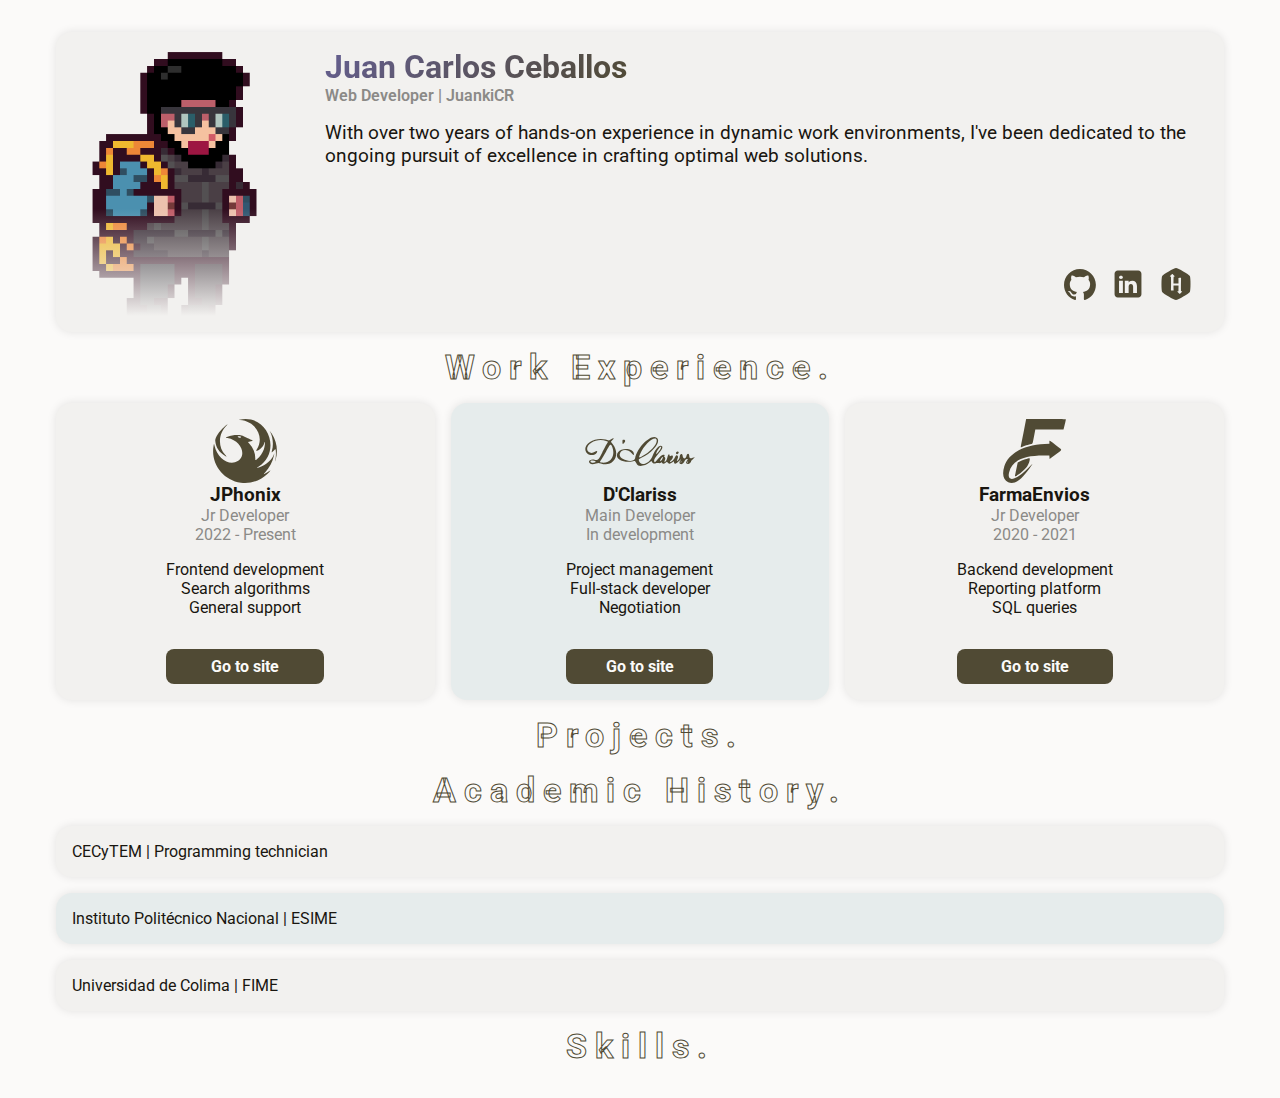
==== commit b83ebb7b: ":construction: v2.2.1 REFACTOR: Redesign of the project cards and improvement of the API request" ====
--- a/index.html
+++ b/index.html
@@ -92,10 +92,8 @@
       </div>
     </section>
 
-    <div class="sectionTitle"> <h2>Projects.</h2> </div>
-
-    <section id="projectExhibitor" class="resumeCard alt"></section>
-
+    <div id="projectsTitle" class="sectionTitle"> <h2>Projects.</h2> </div>
+    
     <div class="sectionTitle"> <h2>Academic History.</h2> </div>
 
     <section id="academicCECyTEM" class="resumeCard academicCard"> CECyTEM | Programming technician </section>
--- a/style.css
+++ b/style.css
@@ -193,30 +193,58 @@
 }
 
 /* #################### Projects #################### */
-#projectExhibitor{
-  display: flex;
-  flex-wrap: wrap;
+.projectCard{
+  width: calc(33.333% - (1rem * 2 / 3));
+  color: var(--text);
+  font-size: 1rem;
+  border-radius: 8px;
+  transition: all 0.3s;
+  display: flex;
+  flex-direction: column;
+  gap: 1rem;
+  margin-left: auto;
+  margin-right: auto;
+}
+
+.projectCard .projectImageWrapper{
+  transition: border ease .3s;
+  height: 200px;
   width: 100%;
-  gap: 1rem;
-  justify-content: space-around;
-}
-
-.projectItem{
+  display: flex;
+  justify-content: center;
+  align-items: center;
+  overflow: hidden;
+  border-radius: 8px;
+  position: relative;
+  border-width: 2px;
+  border-style: solid;
+  border-image: linear-gradient(315deg, transparent, transparent) 1;
+}
+
+.projectCard:hover .projectImageWrapper{
+  border-image: linear-gradient(315deg, var(--primary), var(--accent)) 1;
+}
+
+.projectCard .projectImageWrapper>img{
+  transition: rotate ease .3s,
+              scale ease .3s;
+  height: 100%;
   aspect-ratio: 16/9;
-  flex: 1;
-  min-width: 300px;
-  max-width: 400px;
-  border: 1px solid var(--accent);
-  border-radius: 16px;
-  display: flex;
-  flex-direction: column;
-  align-items: center;
-  padding: 8px 16px;
-  overflow: hidden;
-  justify-content: space-between;
-}
-
-.projectTitle{
+}
+
+.projectCard:hover .projectImageWrapper>img{
+  rotate: -10deg;
+  scale: 1.3;
+}
+
+.projectCard .projectInfoWrapper{
+  display: flex;
+  flex-direction: column;
+  gap: 1rem;
+
+}
+
+.projectCard .projectName{
   width: fit-content;
   color: var(--text);
   font-size: 1.3rem;
@@ -225,7 +253,7 @@
   z-index: 1;
 }
 
-.projectTitle::after{
+.projectCard .projectName::after{
   transition: left ease .3s;
   background-color: var(--project-text-detail);
   content: "";
@@ -238,15 +266,20 @@
   z-index: -1;
 }
 
-.projectDescription{
-  font-weight: 600;
-}
-
-.projectItem:hover .projectTitle::after{
+.projectCard:hover .projectName::after{
   left: 4px;
 }
 
-/* #################### Projects #################### */
+.projectCard .projectDescription{
+  height: 100px;
+  overflow-y: scroll;
+}
+
+.projectCard .projectInfoWrapper button{
+  align-self: center;
+}
+
+/* #################### Academic History #################### */
 .academicCard{
   width: 100%;
 }
@@ -264,6 +297,22 @@
   }
   .sectionTitle{
     letter-spacing: .3rem;
+  }
+  .projectCard{
+    width: 100%;
+    flex-direction: row;
+    justify-content: space-around;
+  }
+  .projectCard{
+    width: 100%;
+    flex-direction: row;
+    justify-content: space-around;
+  }
+  .projectCard .projectImageWrapper{
+    display: none;
+  }
+  .projectCard .projectName{
+    align-self: center;
   }
 }
 
@@ -322,6 +371,7 @@
   transition: background-color ease .3s,
               color ease .3s;
   outline: none;
+  border: none;
 }
 
 .primaryButton:hover{
@@ -336,7 +386,7 @@
 }
 
 ::-webkit-scrollbar-track {
-  background: var(--bg-cards);
+  background: transparent;
 }
 
 ::-webkit-scrollbar-thumb {
@@ -351,5 +401,5 @@
 /* scroll mozilla */
 * {
   scrollbar-width: thin;
-  scrollbar-color: var(--alt-bg-cards) var(--bg-cards);
+  scrollbar-color: var(--alt-bg-cards) transparent;
 }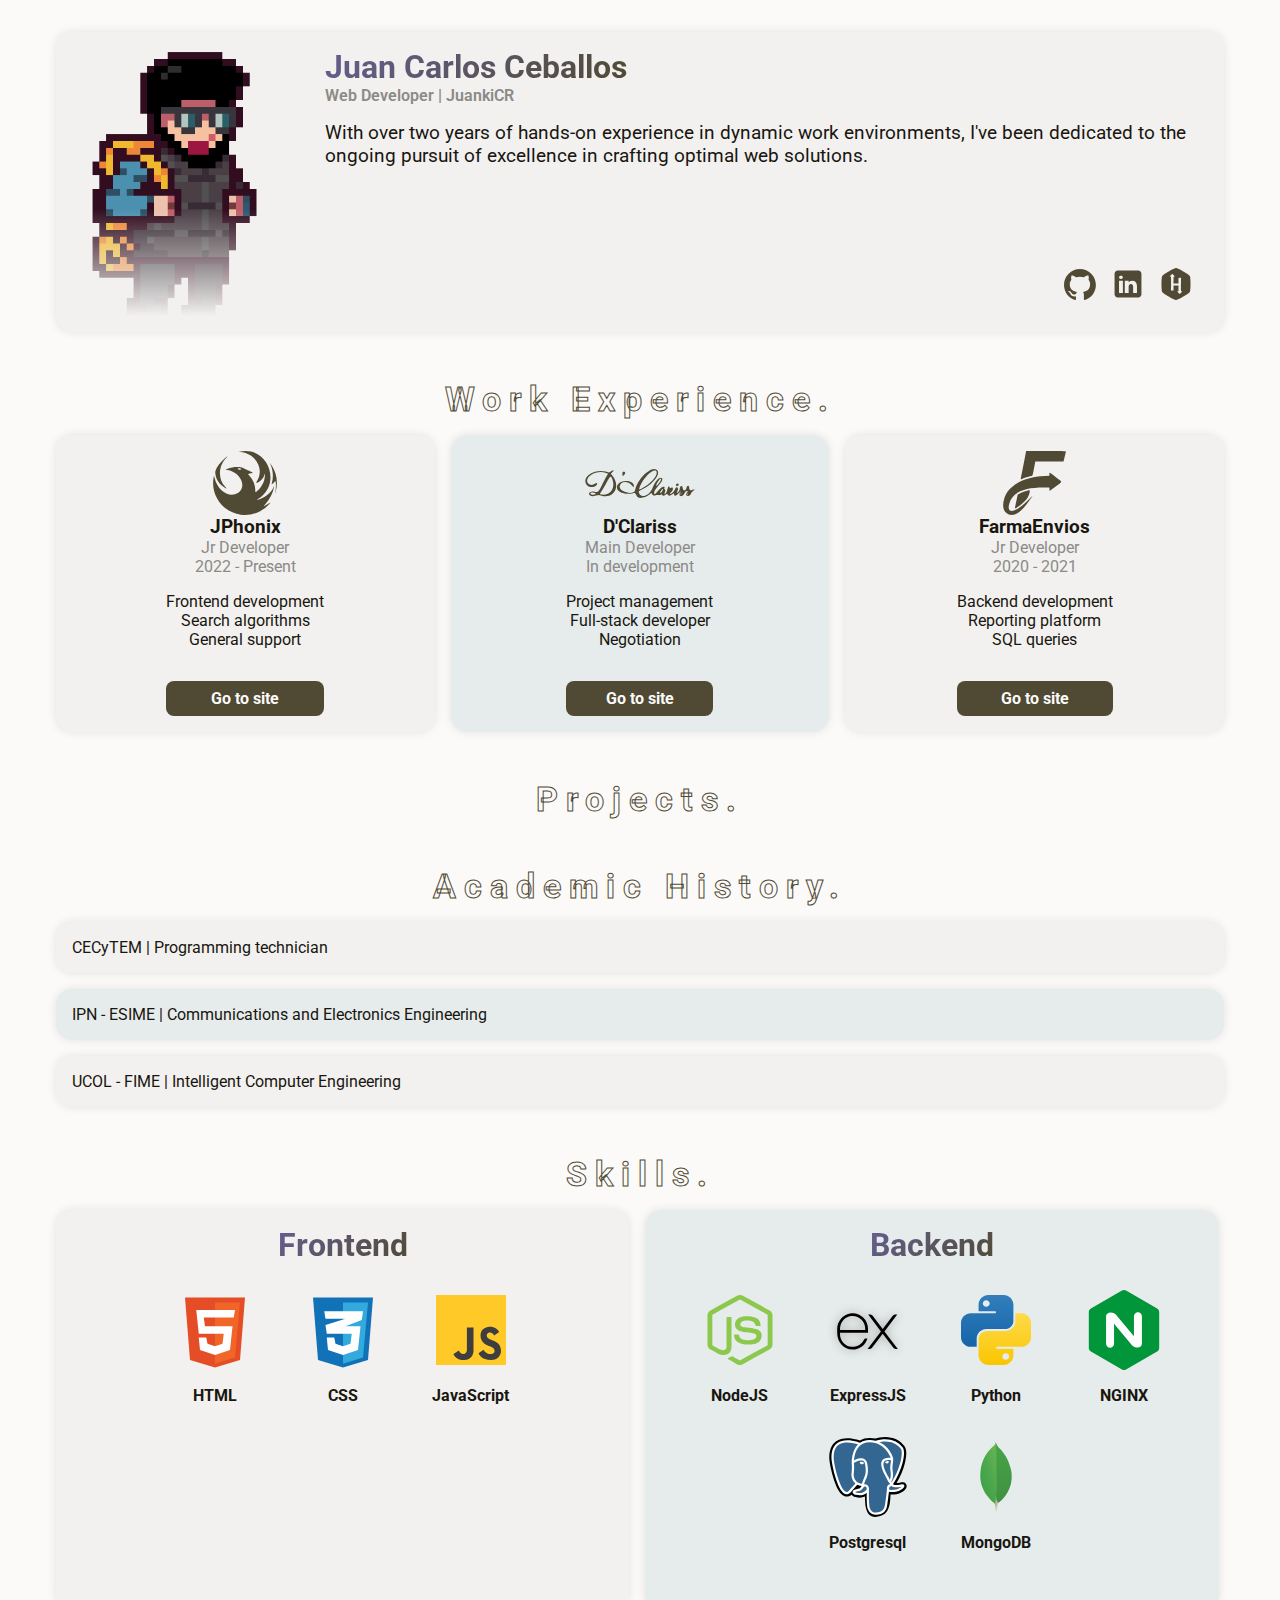
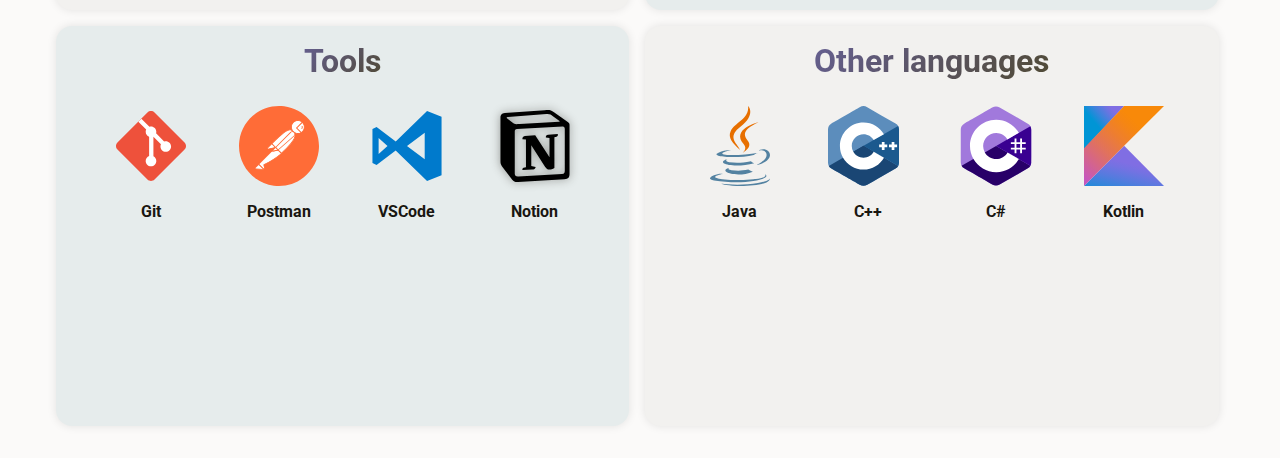
==== commit 2a0d5f24: ":sparkles: UPDATE: Redesign skill section" ====
--- a/index.html
+++ b/index.html
@@ -98,12 +98,149 @@
 
     <section id="academicCECyTEM" class="resumeCard academicCard"> CECyTEM | Programming technician </section>
 
-    <section id="academicESIME" class="resumeCard alt academicCard"> Instituto Politécnico Nacional | ESIME </section>
-
-    <section id="academicFIME" class="resumeCard academicCard"> Universidad de Colima | FIME </section>
+    <section id="academicESIME" class="resumeCard alt academicCard"> IPN - ESIME | Communications and Electronics Engineering </section>
+
+    <section id="academicFIME" class="resumeCard academicCard"> UCOL - FIME | Intelligent Computer Engineering </section>
 
     <div class="sectionTitle"> <h2>Skills.</h2> </div>
 
+    <section id="skills" class="resumeCard skillCard">
+      <h3 class="skillTitle">Frontend</h3>
+      <div class="skillItemWrapper">
+        <div class="skillItem">
+          <div class="skillIcon">
+            <img src="./public/media/skills/html.svg" alt="HTML5">
+          </div>
+          <p>HTML</p>
+        </div>
+  
+        <div class="skillItem">
+          <div class="skillIcon">
+            <img src="./public/media/skills/css.svg" alt="CSS">
+          </div>
+          <p>CSS</p>
+        </div>
+  
+        <div class="skillItem">
+          <div class="skillIcon">
+            <img src="./public/media/skills/js.svg" alt="JavaScript">
+          </div>
+          <p>JavaScript</p>
+        </div>
+      </div>
+    </section>
+
+    <section id="skills" class="resumeCard alt skillCard">
+      <h3 class="skillTitle">Backend</h3>
+      <div class="skillItemWrapper">
+        <div class="skillItem">
+          <div class="skillIcon">
+            <img src="./public/media/skills/nodejs.svg" alt="NodeJS">
+          </div>
+          <p>NodeJS</p>
+        </div>
+  
+        <div class="skillItem">
+          <div class="skillIcon">
+            <img src="./public/media/skills/express.svg" alt="ExpressJS" class="need-contrast">
+          </div>
+          <p>ExpressJS</p>
+        </div>
+  
+        <div class="skillItem">
+          <div class="skillIcon">
+            <img src="./public/media/skills/python.svg" alt="Python">
+          </div>
+          <p>Python</p>
+        </div>
+  
+        <div class="skillItem">
+          <div class="skillIcon">
+            <img src="./public/media/skills/nginx.svg" alt="NGINX">
+          </div>
+          <p>NGINX</p>
+        </div>
+  
+        <div class="skillItem">
+          <div class="skillIcon">
+            <img src="./public/media/skills/postgresql.svg" alt="Postgresql">
+          </div>
+          <p>Postgresql</p>
+        </div>
+  
+        <div class="skillItem">
+          <div class="skillIcon">
+            <img src="./public/media/skills/mongodb.svg" alt="MongoDB">
+          </div>
+          <p>MongoDB</p>
+        </div>
+      </div>
+    </section>
+
+    <section id="skills" class="resumeCard alt skillCard">
+      <h3 class="skillTitle">Tools</h3>
+      <div class="skillItemWrapper">
+        <div class="skillItem">
+          <div class="skillIcon">
+            <img src="./public/media/skills/git.svg" alt="Git">
+          </div>
+          <p>Git</p>
+        </div>
+  
+        <div class="skillItem">
+          <div class="skillIcon">
+            <img src="./public/media/skills/postman.svg" alt="Postman">
+          </div>
+          <p>Postman</p>
+        </div>
+  
+        <div class="skillItem">
+          <div class="skillIcon">
+            <img src="./public/media/skills/vscode.svg" alt="VSCode">
+          </div>
+          <p>VSCode</p>
+        </div>
+  
+        <div class="skillItem">
+          <div class="skillIcon">
+            <img src="./public/media/skills/notion.svg" alt="Notion" class="need-contrast">
+          </div>
+          <p>Notion</p>
+        </div>
+      </div>
+    </section>
+
+    <section id="skills" class="resumeCard skillCard">
+      <h3 class="skillTitle">Other languages</h3>
+      <div class="skillItemWrapper">
+        <div class="skillItem">
+          <div class="skillIcon">
+            <img src="./public/media/skills/java.svg" alt="Java">
+          </div>
+          <p>Java</p>
+        </div>
+  
+        <div class="skillItem">
+          <div class="skillIcon">
+            <img src="./public/media/skills/cpp.svg" alt="C++">
+          </div>
+          <p>C++</p>
+        </div>
+  
+        <div class="skillItem">
+          <div class="skillIcon">
+            <img src="./public/media/skills/csharp.svg" alt="C#">
+          </div>
+          <p>C#</p>
+        </div>
+  
+        <div class="skillItem">
+          <div class="skillIcon">
+            <img src="./public/media/skills/kotlin.svg" alt="Kotlin">
+          </div>
+          <p>Kotlin</p>
+        </div>
+      </div>
   </main>
   <script src="./script.js"></script>
 </body>
--- a/style.css
+++ b/style.css
@@ -284,6 +284,69 @@
   width: 100%;
 }
 
+/* #################### Skills #################### */
+.skillCard{
+  flex-direction: column;
+  align-items: center;
+  height: 400px;
+  width: calc(50% - (1rem * 2 / 3));
+}
+
+.skillTitle {
+  font-size: 2rem;
+  background: -webkit-linear-gradient(315deg, var(--primary), var(--accent));
+  background: linear-gradient(315deg, var(--primary), var(--accent));
+  background-clip: text;
+  -webkit-background-clip: text;
+  -webkit-text-fill-color: transparent;
+  width: fit-content;
+  font-weight: 700;
+}
+
+.skillItemWrapper{
+  display: flex;
+  flex-direction: row;
+  gap: 1rem;
+  align-items: center;
+  flex-wrap: wrap;
+  justify-content: center;
+}
+
+.skillItemWrapper .skillItem{
+  display: flex;
+  flex-direction: column;
+  align-items: center;
+  gap: 1rem;
+  padding: .5rem 1rem;
+  border-radius: 8px;
+  font-size: 1rem;
+  font-weight: 700;
+  background-color: transparent;
+  transition: background-color ease .3s,
+              color ease .3s;
+}
+
+.skillItemWrapper .skillItem:hover{
+  background-color: var(--icon-shadow);
+  color: var(--primary-btn-txt-hover);
+}
+
+.skillItemWrapper .skillIcon{
+  height: 80px;
+  width: 80px;
+
+}
+
+.skillIcon img{
+  height: 100%;
+  width: 100%;
+}
+
+img.need-contrast{
+  filter: drop-shadow(0 0 5px var(--icon-shadow));
+}
+
+
 /* #################### Responsive #################### */
 @media screen and (max-width: 768px){
   .profileImage{
@@ -313,6 +376,9 @@
   }
   .projectCard .projectName{
     align-self: center;
+  }
+  .skillCard{
+    width: 100%;
   }
 }
 
@@ -331,6 +397,8 @@
     --project-color-0: #e6ecec9e;
     --project-color-100: #bde0e9ba;
     --project-text-detail: #655f91;
+    --icon-shadow: #19161066;
+    --constras-skill: #191610;
   }
 }
 @media (prefers-color-scheme: dark) {
@@ -347,10 +415,12 @@
     --project-color-0: #07060499;
     --project-color-100: #131919cf;
     --project-text-detail: #746ea1;
-  }
-}
-
-/* #################### Titulos #################### */
+    --icon-shadow: #eeebe566;
+    --constras-skill: #eeebe5;
+  }
+}
+
+/* #################### Titles #################### */
 .sectionTitle{
   font-size: 1.4rem;
   width: 100%;
@@ -358,6 +428,7 @@
   -webkit-text-stroke: var(--primary) 1px;
   color: transparent;
   letter-spacing: .5rem;
+  margin-top: 2rem;
 }
 
 /* #################### Buttons #################### */
@@ -380,7 +451,24 @@
   cursor: pointer;
 }
 
-/* #################### scrollbar #################### */
+.secundaryButton{
+  padding: .5rem 2rem;
+  border-radius: 8px;
+  background-color: transparent;
+  border: solid 2px var(--secondary);
+  color: var(--border-color);
+  font-size: 1rem;
+  font-weight: 700;
+  transition: border-color ease .3s;
+  outline: none;
+}
+
+.secundaryButton:hover{
+  border: solid 2px var(--accent);
+  cursor: pointer;
+}
+
+/* #################### Scrollbar #################### */
 ::-webkit-scrollbar {
   width: 4px;
 }
@@ -398,7 +486,7 @@
   background: var(--secondary);
 }
 
-/* scroll mozilla */
+/* Scroll mozilla */
 * {
   scrollbar-width: thin;
   scrollbar-color: var(--alt-bg-cards) transparent;
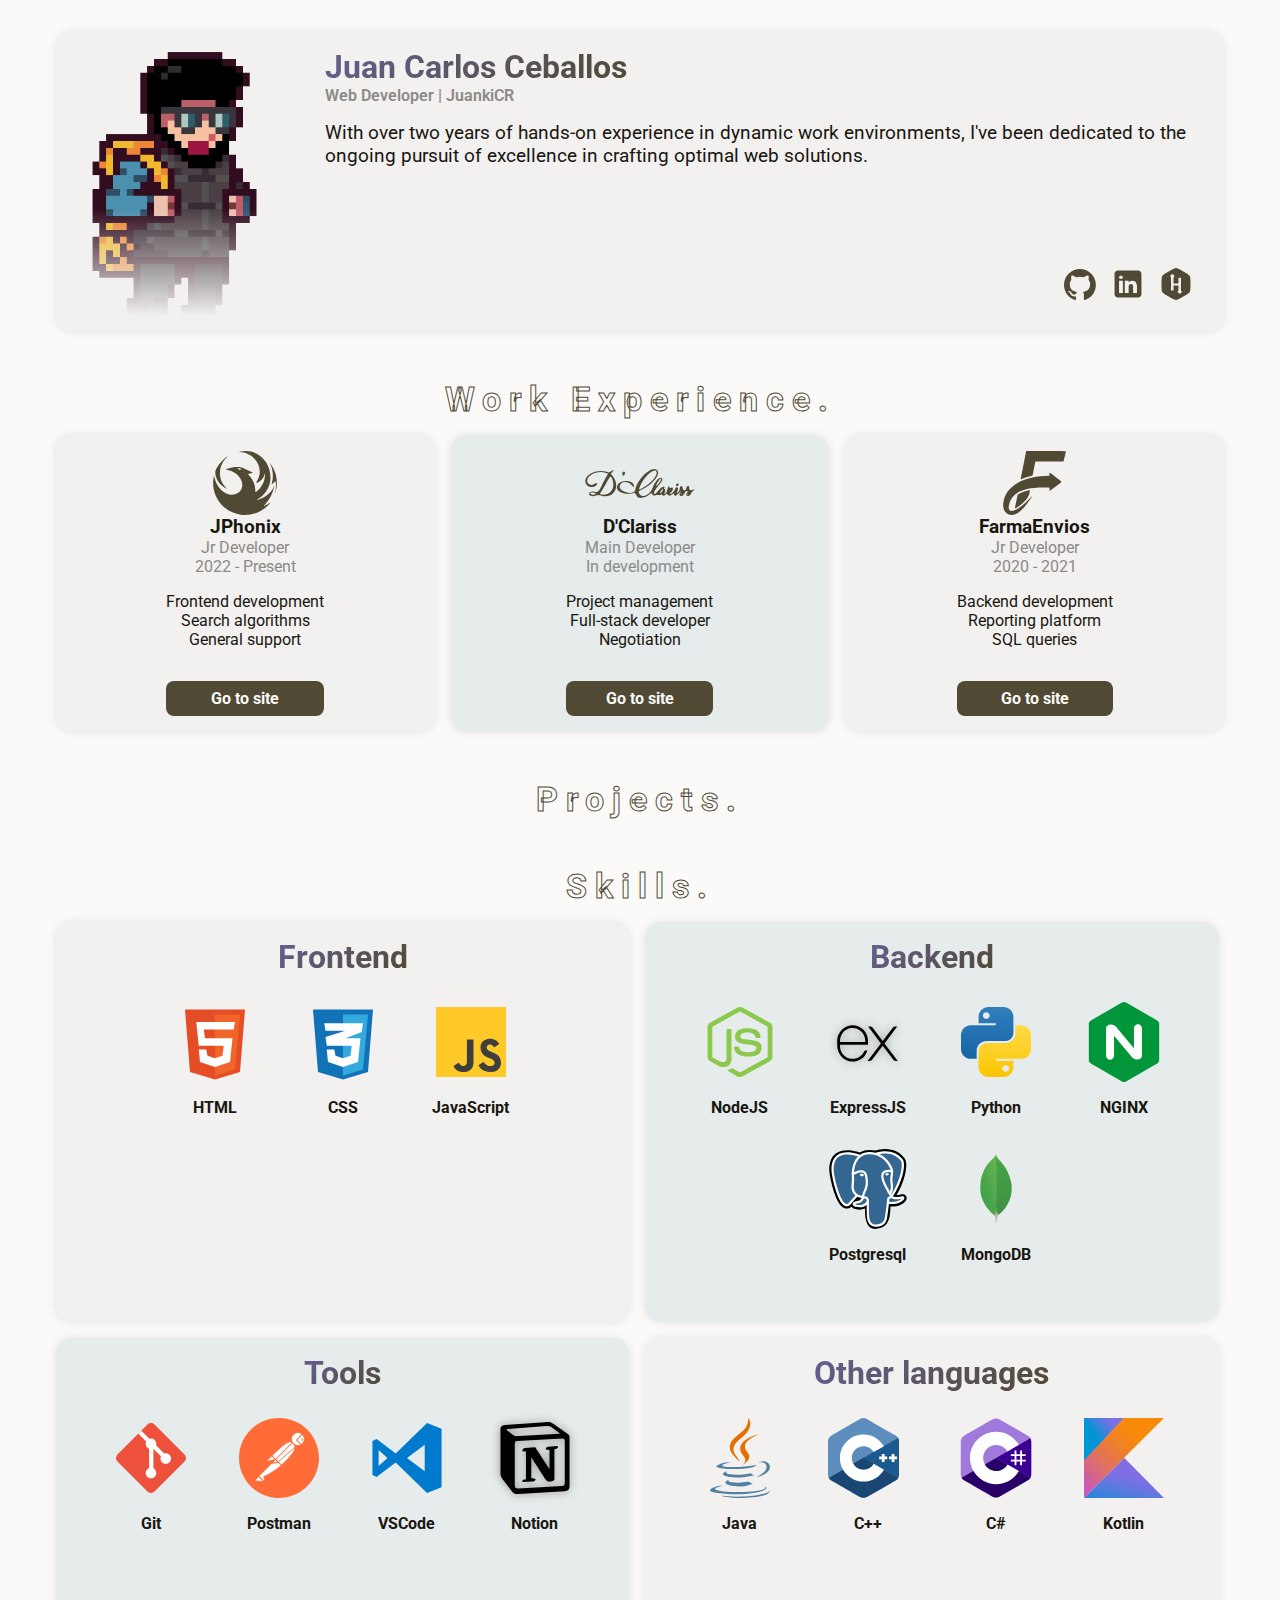
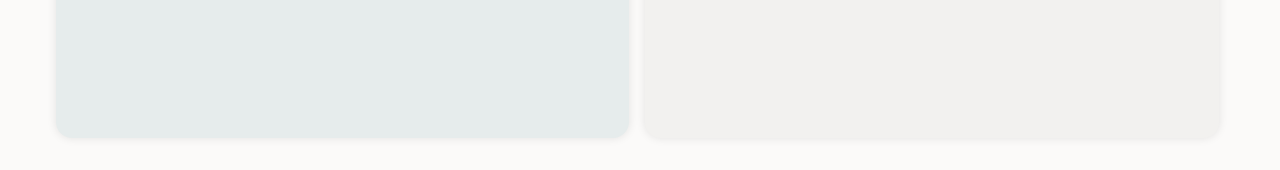
==== commit 161f8ea0: ":rocket: UPDATE: Portolio v2.0.0" ====
--- a/index.html
+++ b/index.html
@@ -94,13 +94,13 @@
 
     <div id="projectsTitle" class="sectionTitle"> <h2>Projects.</h2> </div>
     
-    <div class="sectionTitle"> <h2>Academic History.</h2> </div>
+    <!-- <div class="sectionTitle"> <h2>Academic History.</h2> </div>
 
     <section id="academicCECyTEM" class="resumeCard academicCard"> CECyTEM | Programming technician </section>
 
     <section id="academicESIME" class="resumeCard alt academicCard"> IPN - ESIME | Communications and Electronics Engineering </section>
 
-    <section id="academicFIME" class="resumeCard academicCard"> UCOL - FIME | Intelligent Computer Engineering </section>
+    <section id="academicFIME" class="resumeCard academicCard"> UCOL - FIME | Intelligent Computer Engineering </section> -->
 
     <div class="sectionTitle"> <h2>Skills.</h2> </div>
 
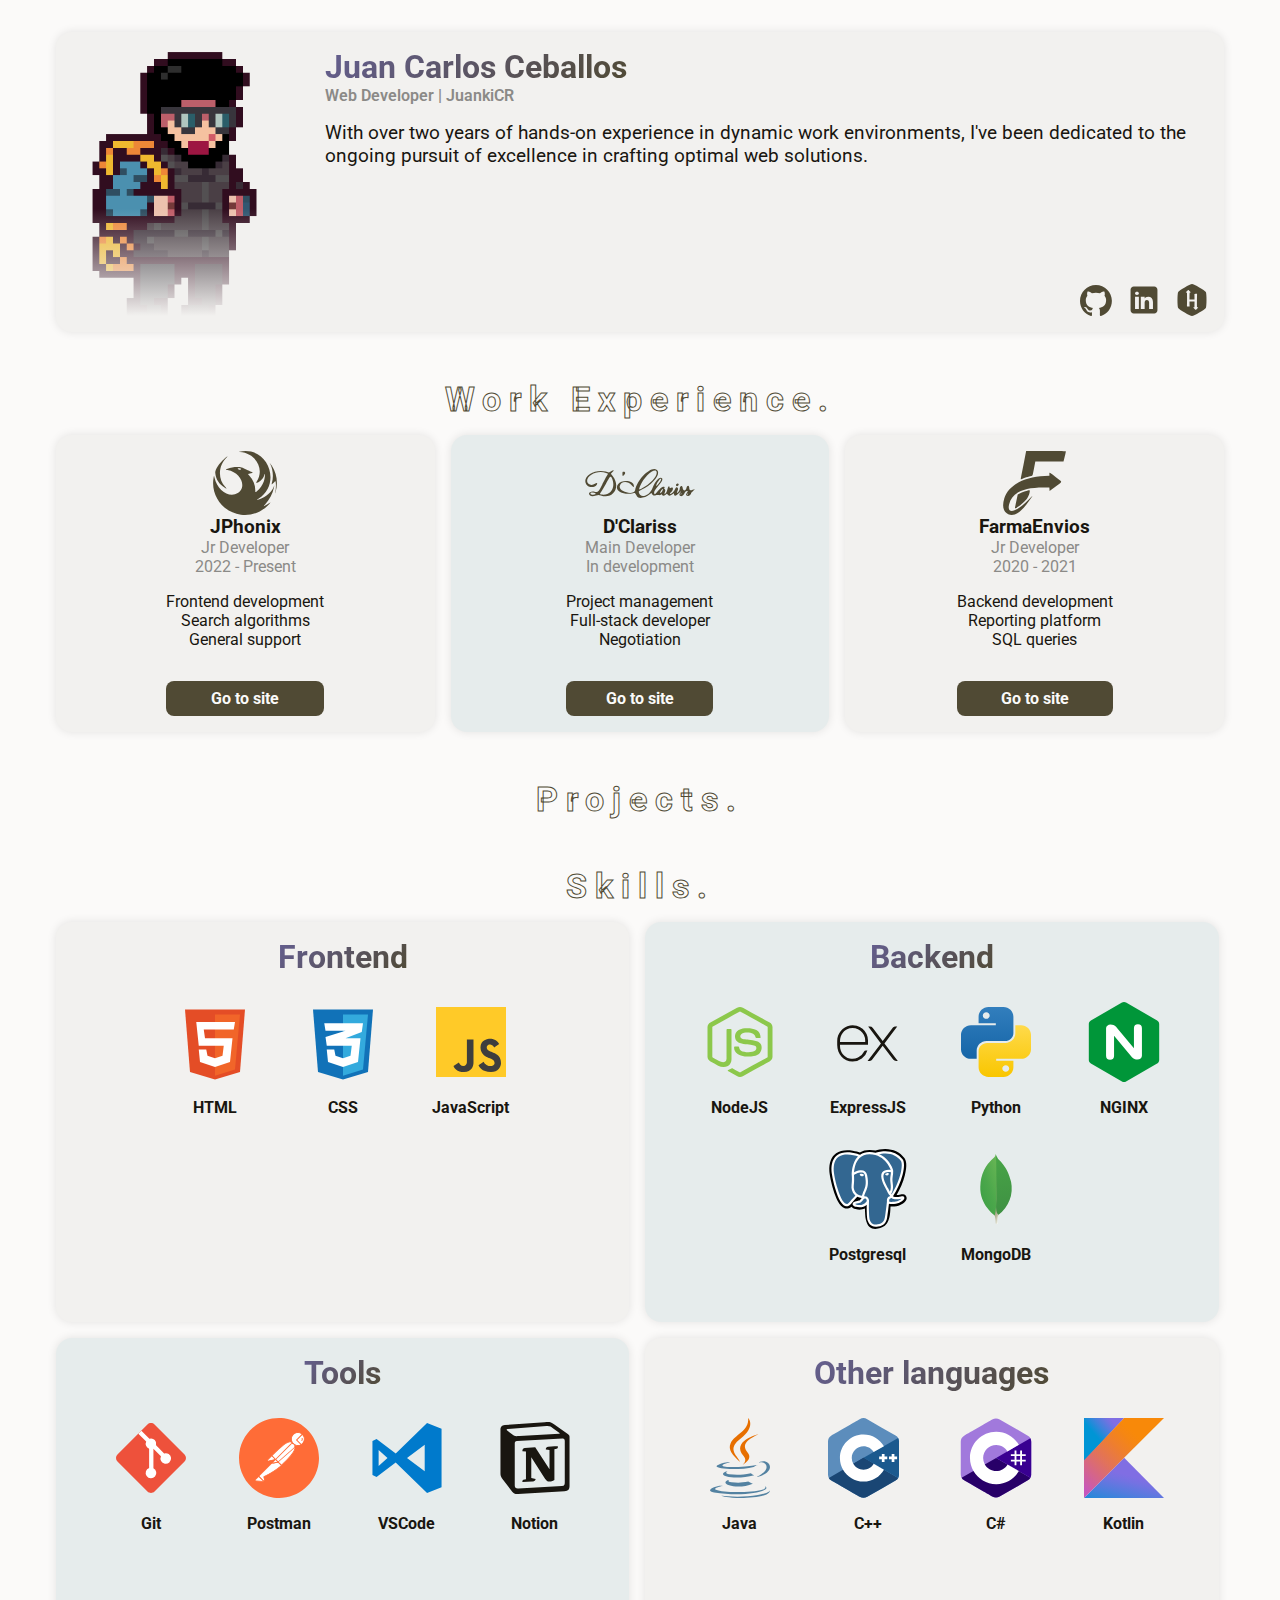
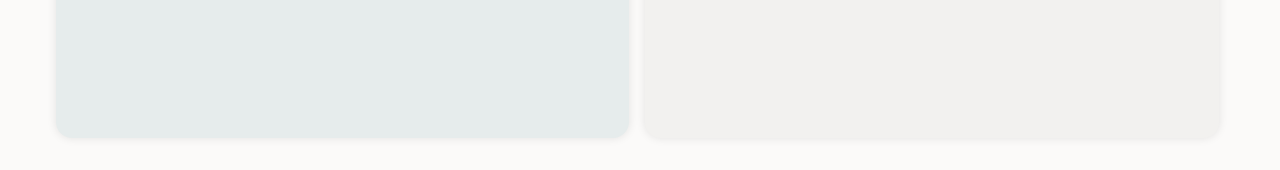
==== commit 3c0cc8a3: ":bento: UPDATE: Improved svg performance n' design details" ====
--- a/index.html
+++ b/index.html
@@ -109,21 +109,21 @@
       <div class="skillItemWrapper">
         <div class="skillItem">
           <div class="skillIcon">
-            <img src="./public/media/skills/html.svg" alt="HTML5">
+            <img src="./public/media/skills/html.svg" alt="HTML5" loading="lazy">
           </div>
           <p>HTML</p>
         </div>
   
         <div class="skillItem">
           <div class="skillIcon">
-            <img src="./public/media/skills/css.svg" alt="CSS">
+            <img src="./public/media/skills/css.svg" alt="CSS" loading="lazy">
           </div>
           <p>CSS</p>
         </div>
   
         <div class="skillItem">
           <div class="skillIcon">
-            <img src="./public/media/skills/js.svg" alt="JavaScript">
+            <img src="./public/media/skills/js.svg" alt="JavaScript" loading="lazy">
           </div>
           <p>JavaScript</p>
         </div>
@@ -135,42 +135,42 @@
       <div class="skillItemWrapper">
         <div class="skillItem">
           <div class="skillIcon">
-            <img src="./public/media/skills/nodejs.svg" alt="NodeJS">
+            <img src="./public/media/skills/nodejs.svg" alt="NodeJS" loading="lazy">
           </div>
           <p>NodeJS</p>
         </div>
   
         <div class="skillItem">
           <div class="skillIcon">
-            <img src="./public/media/skills/express.svg" alt="ExpressJS" class="need-contrast">
+            <img src="./public/media/skills/express.svg" alt="ExpressJS" loading="lazy">
           </div>
           <p>ExpressJS</p>
         </div>
   
         <div class="skillItem">
           <div class="skillIcon">
-            <img src="./public/media/skills/python.svg" alt="Python">
+            <img src="./public/media/skills/python.svg" alt="Python" loading="lazy">
           </div>
           <p>Python</p>
         </div>
   
         <div class="skillItem">
           <div class="skillIcon">
-            <img src="./public/media/skills/nginx.svg" alt="NGINX">
+            <img src="./public/media/skills/nginx.svg" alt="NGINX" loading="lazy">
           </div>
           <p>NGINX</p>
         </div>
   
         <div class="skillItem">
           <div class="skillIcon">
-            <img src="./public/media/skills/postgresql.svg" alt="Postgresql">
+            <img src="./public/media/skills/postgresql.svg" alt="Postgresql" loading="lazy">
           </div>
           <p>Postgresql</p>
         </div>
   
         <div class="skillItem">
           <div class="skillIcon">
-            <img src="./public/media/skills/mongodb.svg" alt="MongoDB">
+            <img src="./public/media/skills/mongodb.svg" alt="MongoDB" loading="lazy">
           </div>
           <p>MongoDB</p>
         </div>
@@ -182,28 +182,28 @@
       <div class="skillItemWrapper">
         <div class="skillItem">
           <div class="skillIcon">
-            <img src="./public/media/skills/git.svg" alt="Git">
+            <img src="./public/media/skills/git.svg" alt="Git" loading="lazy">
           </div>
           <p>Git</p>
         </div>
   
         <div class="skillItem">
           <div class="skillIcon">
-            <img src="./public/media/skills/postman.svg" alt="Postman">
+            <img src="./public/media/skills/postman.svg" alt="Postman" loading="lazy">
           </div>
           <p>Postman</p>
         </div>
   
         <div class="skillItem">
           <div class="skillIcon">
-            <img src="./public/media/skills/vscode.svg" alt="VSCode">
+            <img src="./public/media/skills/vscode.svg" alt="VSCode" loading="lazy">
           </div>
           <p>VSCode</p>
         </div>
   
         <div class="skillItem">
           <div class="skillIcon">
-            <img src="./public/media/skills/notion.svg" alt="Notion" class="need-contrast">
+            <img src="./public/media/skills/notion.svg" alt="Notion" loading="lazy">
           </div>
           <p>Notion</p>
         </div>
@@ -215,28 +215,28 @@
       <div class="skillItemWrapper">
         <div class="skillItem">
           <div class="skillIcon">
-            <img src="./public/media/skills/java.svg" alt="Java">
+            <img src="./public/media/skills/java.svg" alt="Java" loading="lazy">
           </div>
           <p>Java</p>
         </div>
   
         <div class="skillItem">
           <div class="skillIcon">
-            <img src="./public/media/skills/cpp.svg" alt="C++">
+            <img src="./public/media/skills/cpp.svg" alt="C++" loading="lazy">
           </div>
           <p>C++</p>
         </div>
   
         <div class="skillItem">
           <div class="skillIcon">
-            <img src="./public/media/skills/csharp.svg" alt="C#">
+            <img src="./public/media/skills/csharp.svg" alt="C#" loading="lazy">
           </div>
           <p>C#</p>
         </div>
   
         <div class="skillItem">
           <div class="skillIcon">
-            <img src="./public/media/skills/kotlin.svg" alt="Kotlin">
+            <img src="./public/media/skills/kotlin.svg" alt="Kotlin" loading="lazy">
           </div>
           <p>Kotlin</p>
         </div>
--- a/style.css
+++ b/style.css
@@ -108,9 +108,7 @@
   gap: 1rem;
   flex-direction: row;
   justify-content: flex-end;
-  position: absolute;
-  bottom: 1rem;
-  right: 1rem;
+  margin-top: auto;
 }
 
 .socialLink{
@@ -233,8 +231,8 @@
 }
 
 .projectCard:hover .projectImageWrapper>img{
-  rotate: -10deg;
-  scale: 1.3;
+  rotate: -2deg;
+  scale: 1.2;
 }
 
 .projectCard .projectInfoWrapper{
@@ -310,6 +308,7 @@
   align-items: center;
   flex-wrap: wrap;
   justify-content: center;
+  overflow-y: scroll;
 }
 
 .skillItemWrapper .skillItem{
@@ -371,8 +370,8 @@
     flex-direction: row;
     justify-content: space-around;
   }
-  .projectCard .projectImageWrapper{
-    display: none;
+  .projectCard .projectInfoWrapper{
+    width: 80%px;
   }
   .projectCard .projectName{
     align-self: center;
